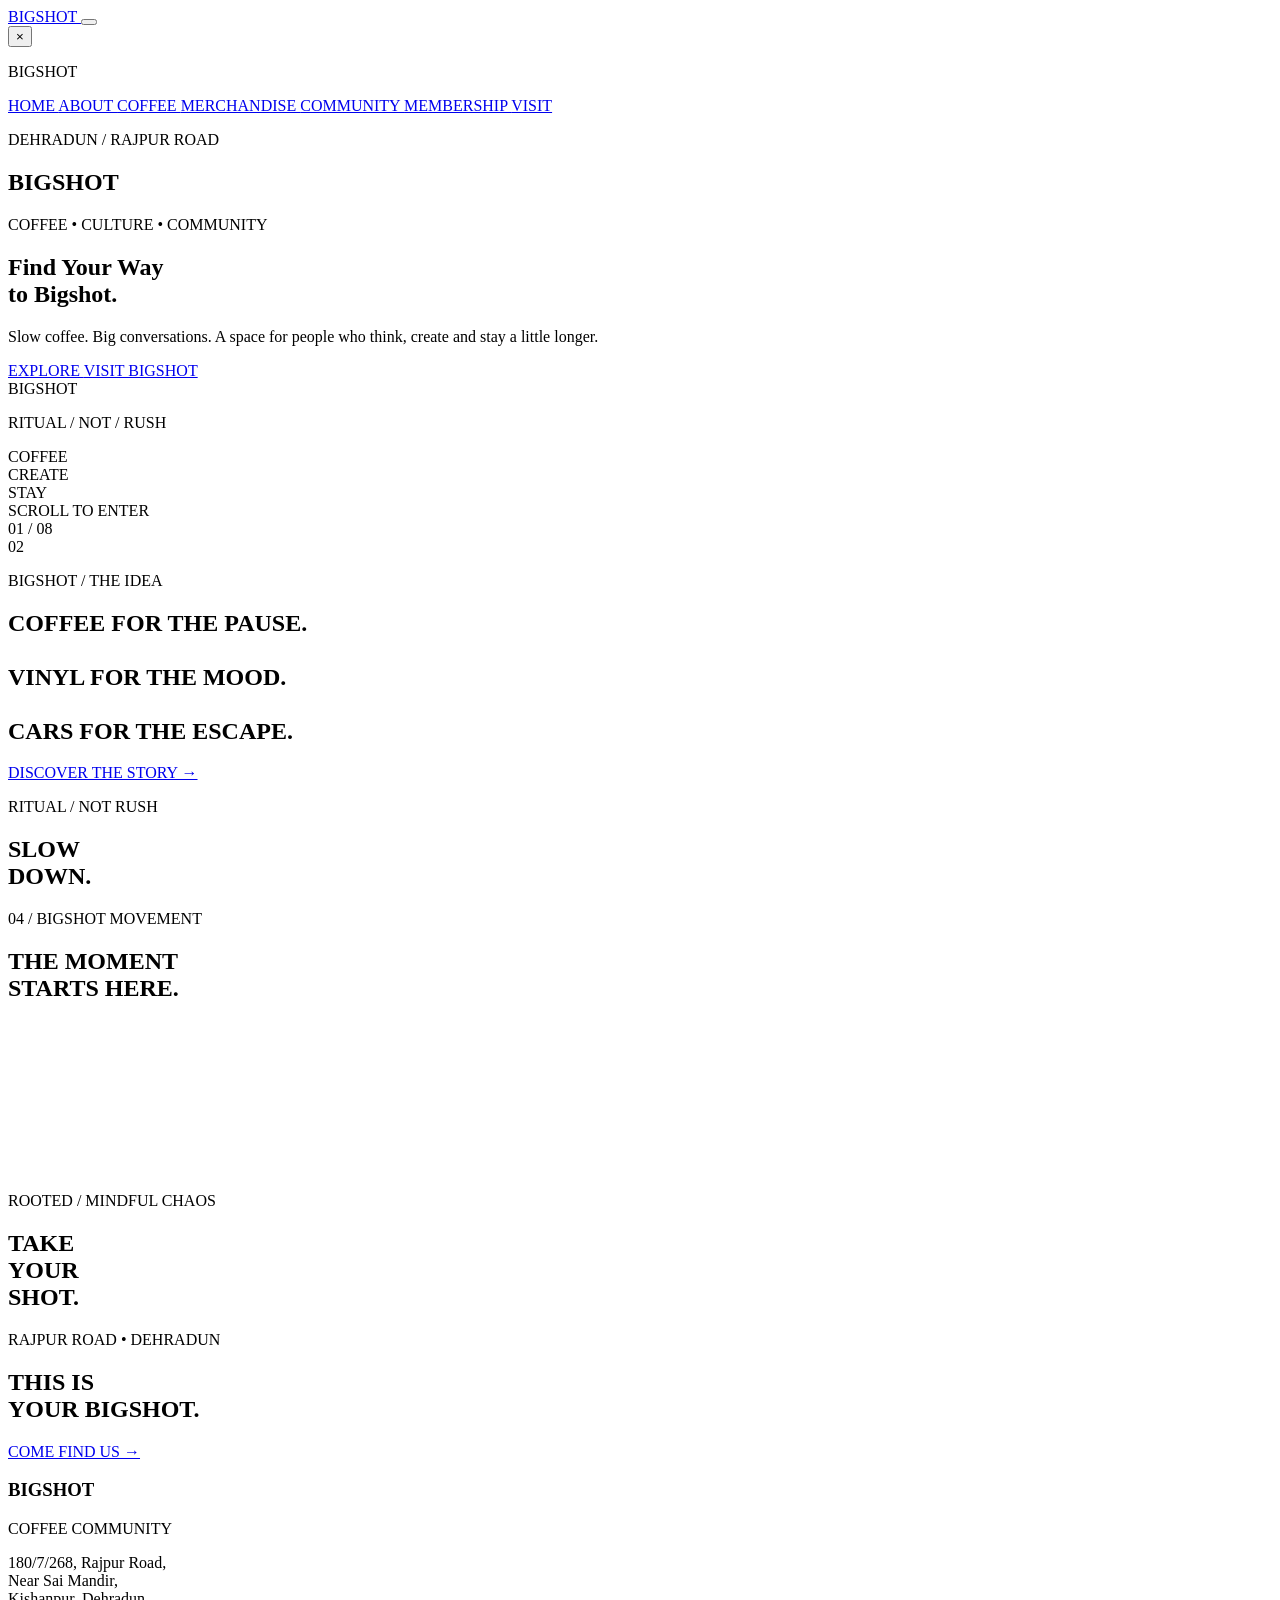
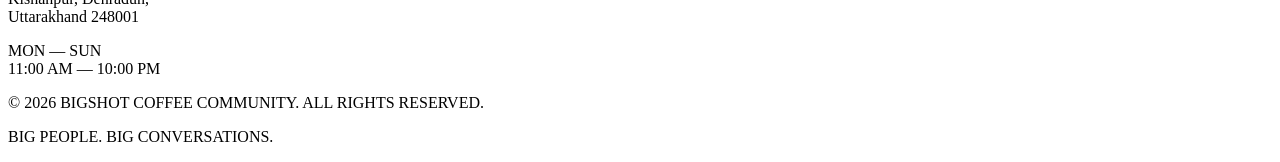
==== index.html @ ee2e5946 "Add files via upload" ====
<!DOCTYPE html>
<html lang="en">

<head>

    <meta charset="UTF-8">

    <meta name="viewport" content="width=device-width, initial-scale=1.0">

    <title>BIGSHOT — Coffee Community</title>

    <meta
        name="description"
        content="BIGSHOT Coffee Community — Rajpur Road, Dehradun."
    >

    <link rel="stylesheet" href="style.css">

</head>


<body class="home-page">


    <!-- =========================================
         HEADER
    ========================================== -->

    <header class="header">

        <a href="index.html" class="brand-name">
            BIGSHOT
        </a>


        <button
            class="menu-button"
            id="menuButton"
            type="button"
            aria-label="Open menu">

            <span></span>
            <span></span>
            <span></span>

        </button>

    </header>



    <!-- =========================================
         MENU OVERLAY
    ========================================== -->

    <div
        class="menu-overlay"
        id="menuOverlay"
        aria-hidden="true">


        <button
            class="menu-close"
            id="menuClose"
            type="button"
            aria-label="Close menu">

            ×

        </button>


        <div class="menu-content">

            <p class="menu-small">
                BIGSHOT
            </p>


            <a href="index.html">
                HOME
            </a>

            <a href="about.html">
                ABOUT
            </a>

            <a href="coffee.html">
                COFFEE
            </a>

            <a href="merchandise.html">
                MERCHANDISE
            </a>

            <a href="community.html">
                COMMUNITY
            </a>


            <a href="membership.html">
                MEMBERSHIP
            </a>

            <a href="visit.html">
                VISIT
            </a>

        </div>

    </div>



    <!-- =========================================
         MAIN
    ========================================== -->

    <main>


        <!-- =====================================
             HERO
        ====================================== -->

        <section class="home-hero">


            <!-- Background -->
            <div class="home-hero-bg"></div>

            <!-- Dark overlay -->
            <div class="home-hero-overlay"></div>

            <!-- Subtle grain -->
            <div class="hero-noise"></div>


            <!-- Moving decorative lines -->
            <div class="hero-line hero-line-top"></div>
            <div class="hero-line hero-line-bottom"></div>


            <!-- =================================
                 HERO CONTENT
            ================================== -->

            <div class="home-hero-content">


                <p class="home-kicker">
                    DEHRADUN / RAJPUR ROAD
                </p>


                <h1 class="home-bigshot">
                    BIGSHOT
                </h1>


                <div class="home-title-wrap">


                    <p class="home-eyebrow">
                        COFFEE • CULTURE • COMMUNITY
                    </p>


                    <h2>
                        Find Your Way
                        <br>
                        to <span>Bigshot.</span>
                    </h2>


                    <p class="home-description">
                        Slow coffee. Big conversations.
                        A space for people who think,
                        create and stay a little longer.
                    </p>


                    <div class="home-actions">


                        <a
                            href="coffee.html"
                            class="home-btn home-btn-light">

                            EXPLORE

                        </a>


                        <a
                            href="visit.html"
                            class="home-btn home-btn-outline">

                            VISIT BIGSHOT

                        </a>


                    </div>


                </div>

            </div>



            <!-- =================================
                 VINYL / ORBIT
            ================================== -->

            <div class="home-vinyl-wrap">


                <div class="home-orbit outer-orbit"></div>

                <div class="home-orbit inner-orbit"></div>


                <div class="home-vinyl">


                    <div class="vinyl-grooves"></div>


                    <div class="vinyl-center">

                        <span>
                            BIGSHOT
                        </span>

                    </div>


                    <div class="vinyl-hole"></div>


                </div>


                <p class="vinyl-caption">
                    RITUAL / NOT / RUSH
                </p>


            </div>



            <!-- =================================
                 FLOATING WORDS
            ================================== -->

            <div class="floating-word floating-one">
                COFFEE
            </div>


            <div class="floating-word floating-two">
                CREATE
            </div>


            <div class="floating-word floating-three">
                STAY
            </div>



            <!-- =================================
                 SCROLL
            ================================== -->

            <div class="home-scroll">


                <span>
                    SCROLL TO ENTER
                </span>


                <div class="home-scroll-line">

                    <div class="scroll-line-progress"></div>

                </div>


            </div>



            <div class="hero-index">
                01 / 08
            </div>


        </section>



        <!-- =====================================
             BRAND STATEMENT
        ====================================== -->

        <section class="home-statement reveal-section">


            <div class="statement-index">
                02
            </div>


            <div class="statement-content">


                <p>
                    BIGSHOT / THE IDEA
                </p>


                <h2>
                    COFFEE FOR THE PAUSE.<br>
                    <br>
                    VINYL FOR THE MOOD.<br>
                    <br>

                    CARS FOR THE ESCAPE.<br>
                </h2>


                <a href="about.html">
                    DISCOVER THE STORY →
                </a>


            </div>


        </section>



        <!-- =====================================
             MOTION SECTION
        ====================================== -->

        <section class="home-motion reveal-section">


            <div class="home-motion-lines">


                <span></span>
                <span></span>
                <span></span>
                <span></span>


            </div>


            <div class="home-motion-content">


                <p>
                    RITUAL / NOT RUSH
                </p>


                <h2>
                    SLOW
                    <br>
                    <span>DOWN.</span>
                </h2>


            </div>


        </section>



        <!-- =====================================
             VIDEO
        ====================================== -->

        <section class="home-video-new reveal-section">


            <div class="home-video-heading">


                <p>
                    04 / BIGSHOT MOVEMENT
                </p>


                <h2>
                    THE MOMENT
                    <br>
                    <span>STARTS HERE.</span>
                </h2>


            </div>


            <div class="home-video-frame">


                <!--
                    YOUR CURRENT VIDEO

                    Keep this filename if it is already working.

                    For your SECOND VIDEO replace:
                    videos/bigshot.mp4

                    with:
                    videos/your-second-video.mp4
                -->

                <video
                    src="bigcup.mp4"
                    autoplay
                    muted
                    loop
                    playsinline>

                </video>


            </div>


        </section>



        <!-- =====================================
             POSTER
        ====================================== -->

        <section class="home-poster reveal-section">


            <div class="home-poster-image"></div>

            <div class="home-poster-overlay"></div>


            <div class="home-poster-content">


                <p>
                    ROOTED / MINDFUL CHAOS
                </p>
        
               
    


                <h2>
                    TAKE
                    <br>
                    YOUR
                    <br>
                    SHOT.
                </h2>


            </div>


        </section>



        <!-- =====================================
             CLOSING
        ====================================== -->

        <section class="home-close reveal-section">


            <p>
                RAJPUR ROAD • DEHRADUN
            </p>


            <h2>
                THIS IS
                <br>
                YOUR BIGSHOT.
            </h2>


            <a href="visit.html">
                COME FIND US →
            </a>


        </section>


    </main>



    <!-- =========================================
         FOOTER
    ========================================== -->

    <footer class="footer">


        <div class="footer-brand">

            <h3>
                BIGSHOT
            </h3>

            <p>
                COFFEE COMMUNITY
            </p>

        </div>



        



        <div class="footer-location">


            <p>

                180/7/268, Rajpur Road,
                <br>
                Near Sai Mandir,
                <br>
                Kishanpur, Dehradun,
                <br>
                Uttarakhand 248001

            </p>


            <p>

                MON — SUN
                <br>
                11:00 AM — 10:00 PM

            </p>


        </div>



        <div class="footer-bottom">


            <p>
                © 2026 BIGSHOT COFFEE COMMUNITY.
                ALL RIGHTS RESERVED.
            </p>


            <p>
                BIG PEOPLE. BIG CONVERSATIONS.
            </p>


        </div>


    </footer>


    <script src="script.js"></script>

</body>

</html>
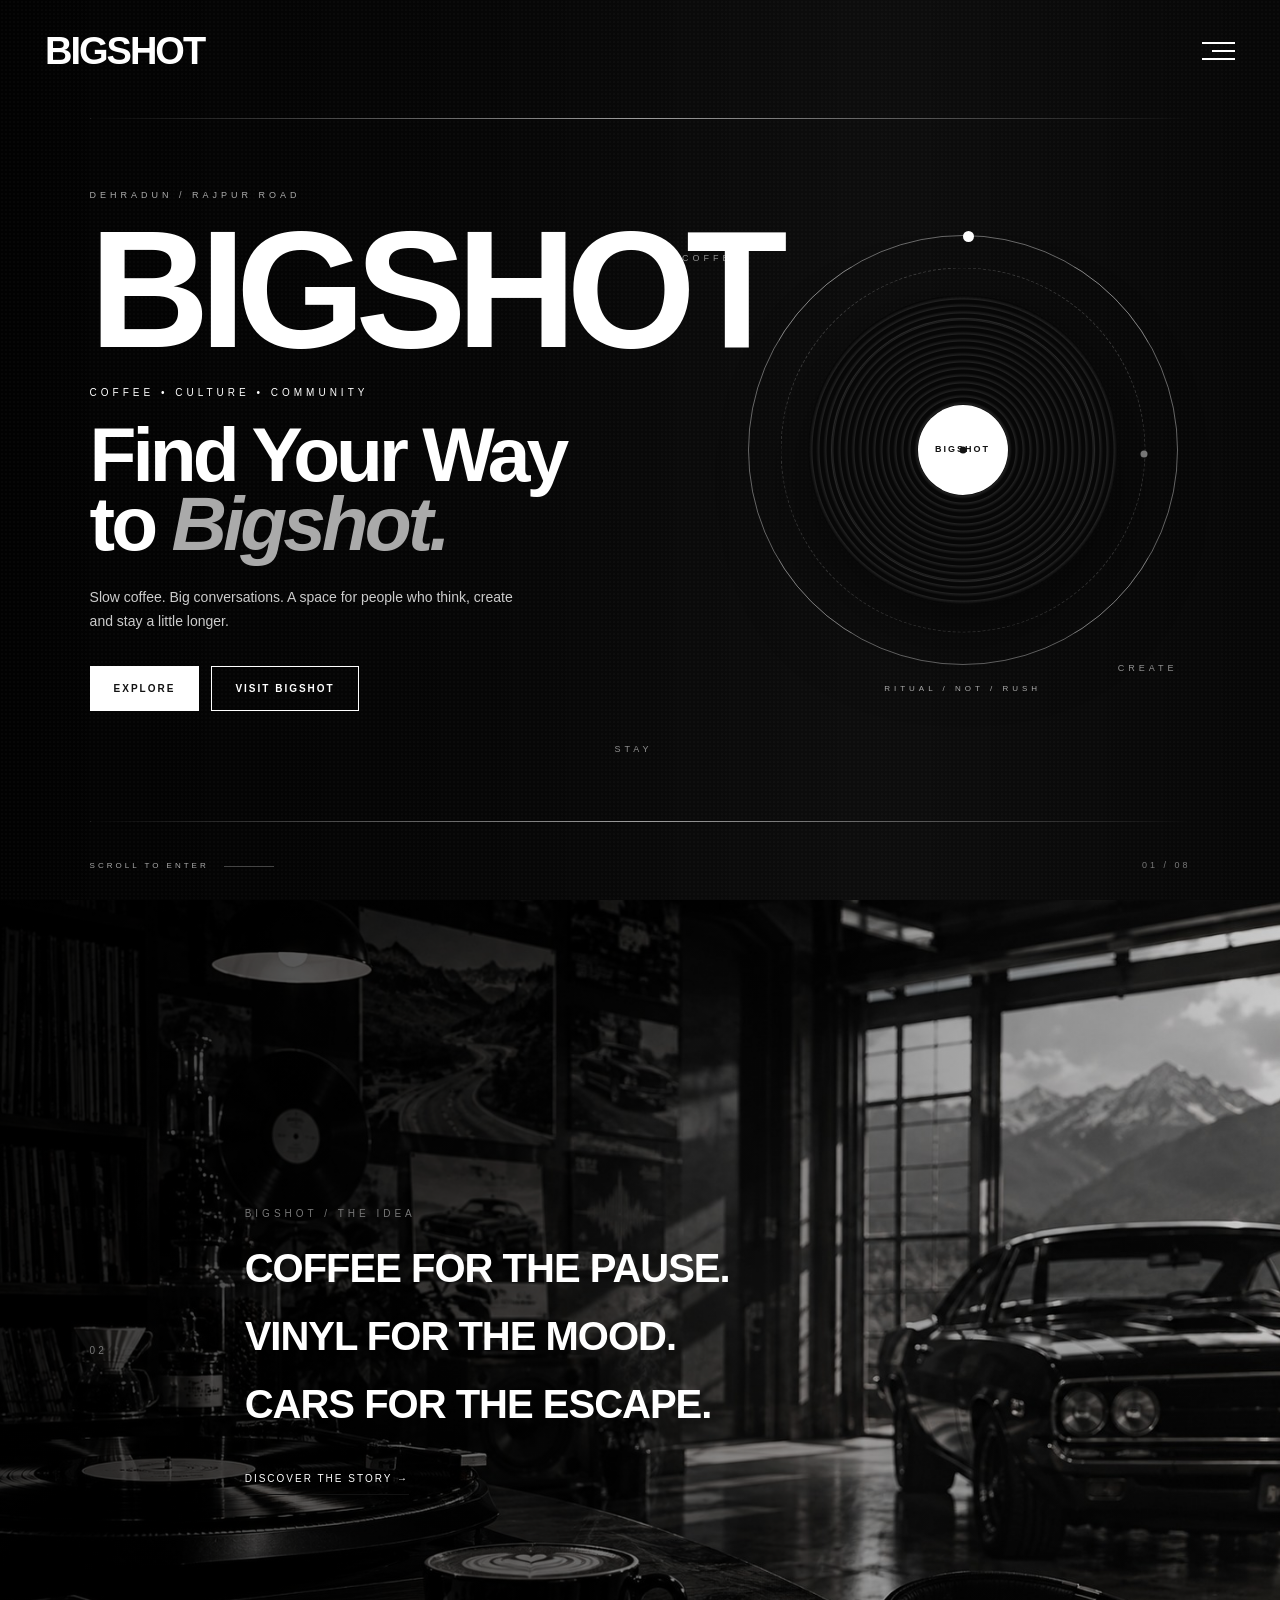
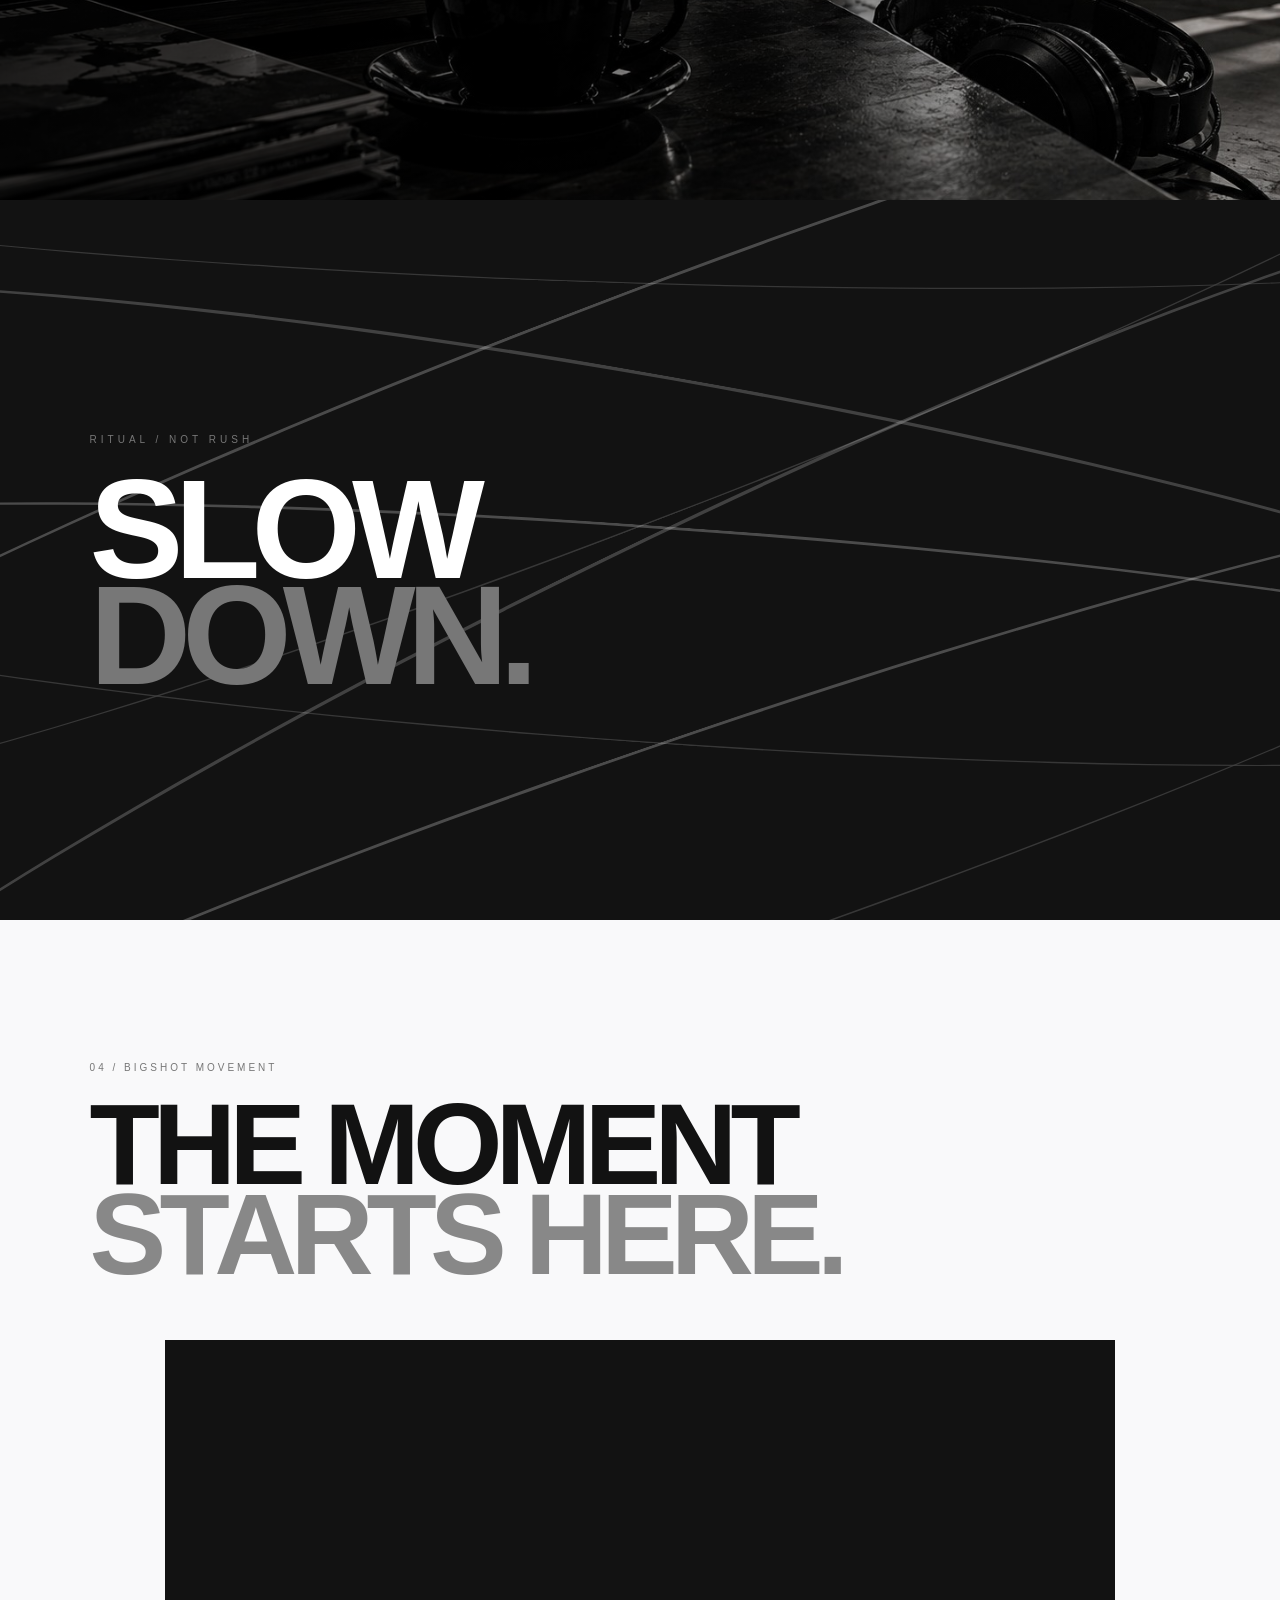
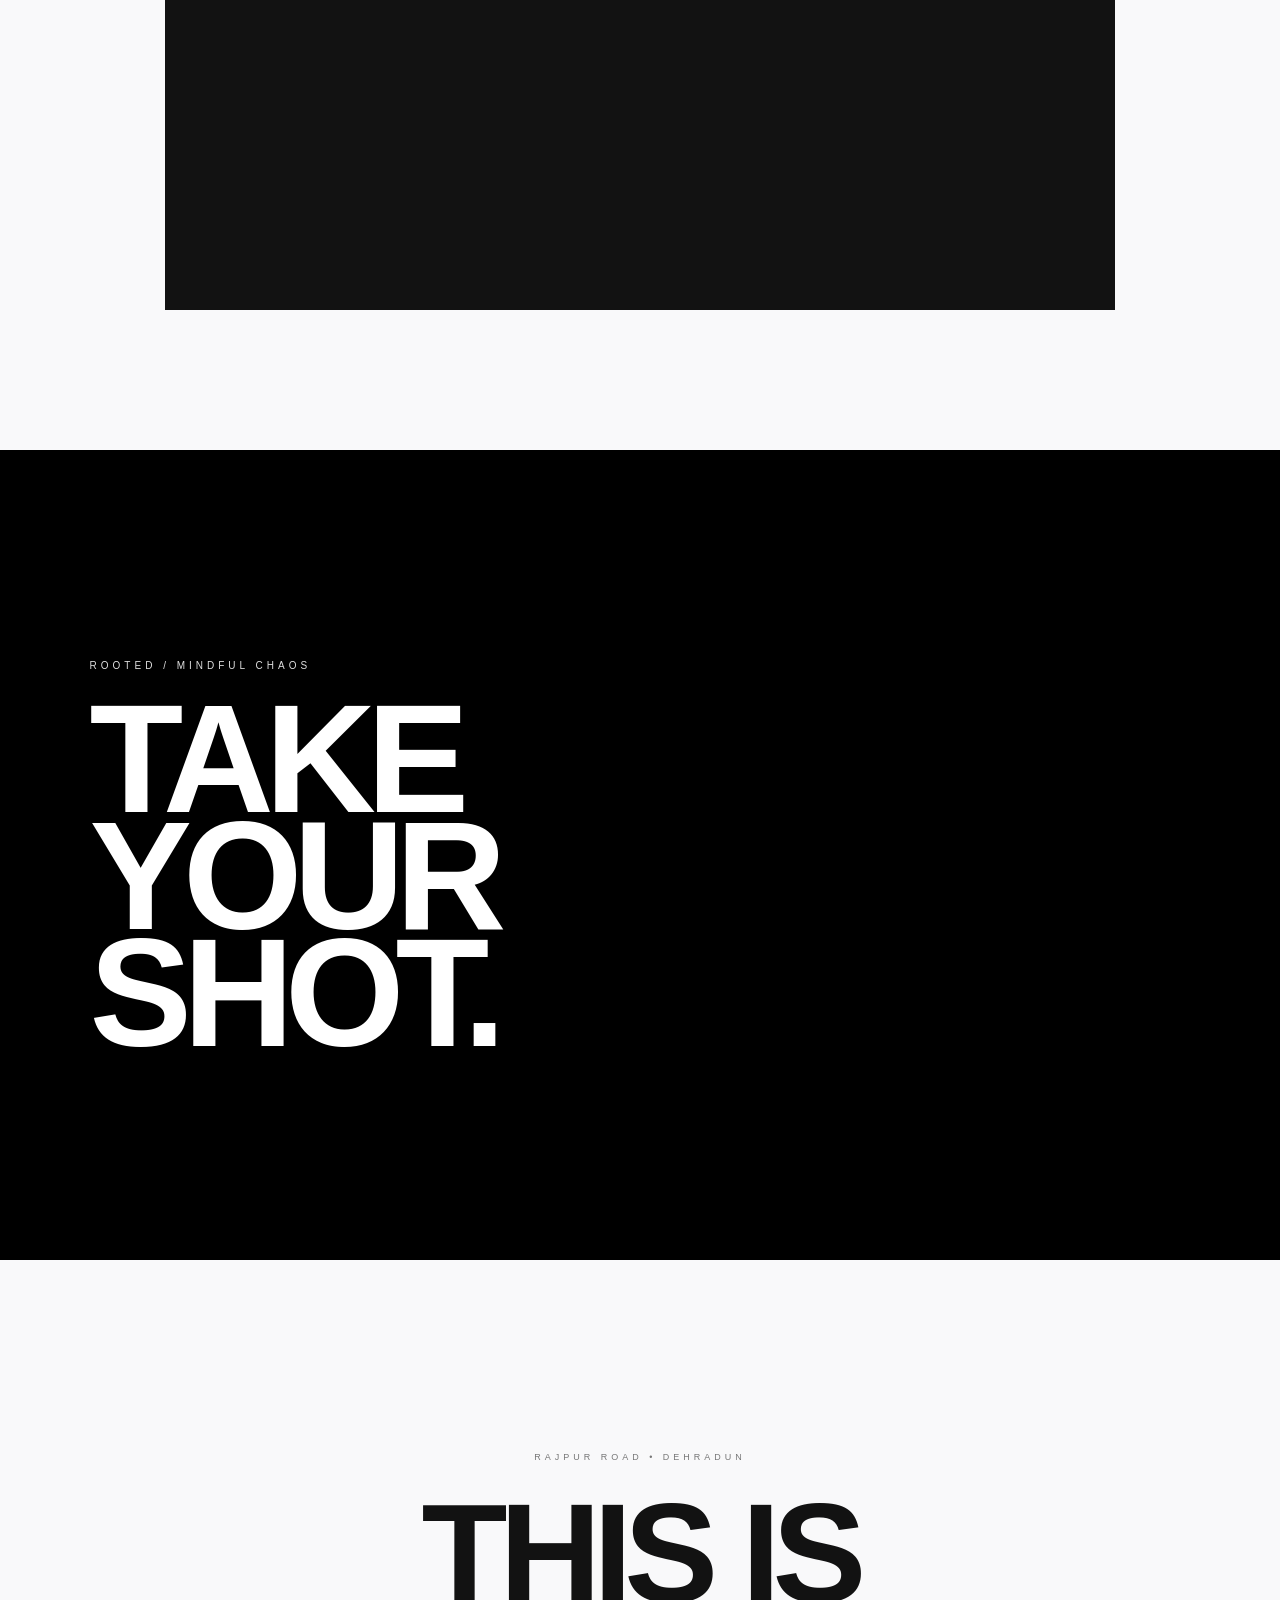
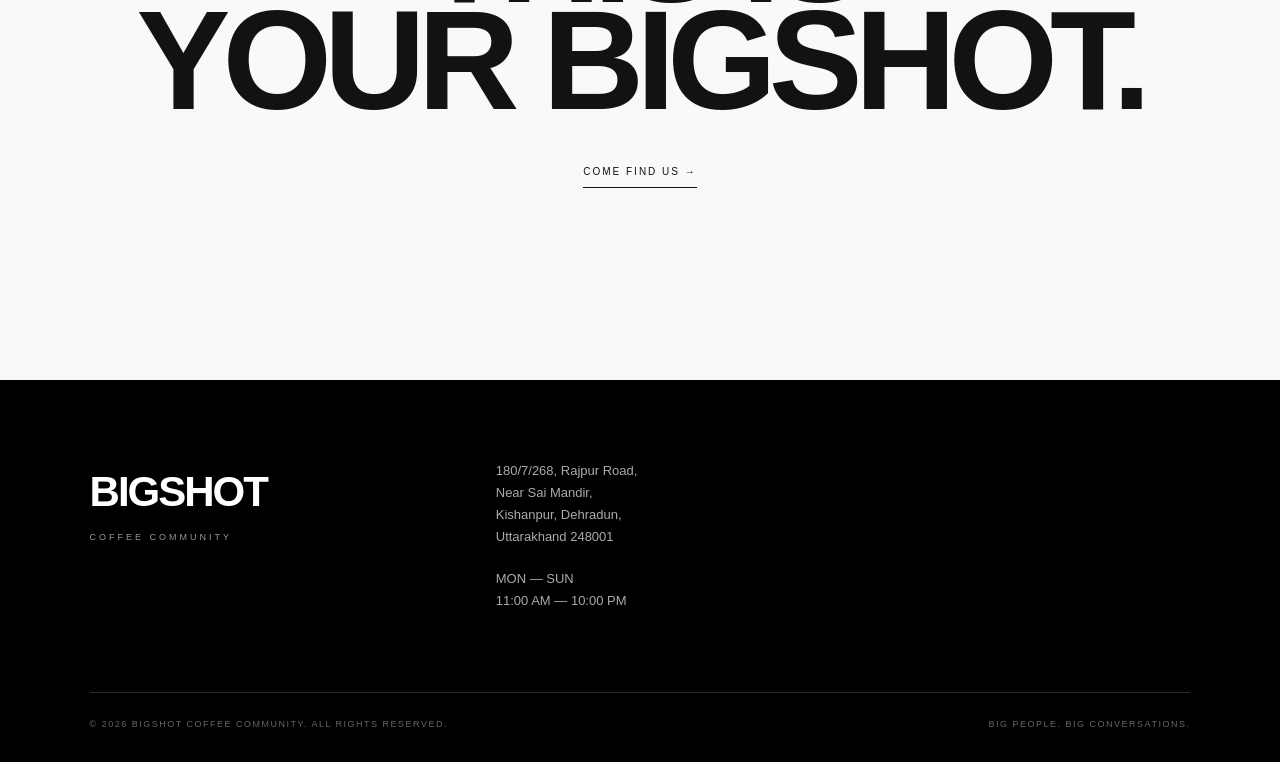
==== commit 83c559d3: "Add files via upload" ====
--- a/index.html
+++ b/index.html
@@ -97,10 +97,6 @@
                 COMMUNITY
             </a>
 
-
-            <a href="membership.html">
-                MEMBERSHIP
-            </a>
 
             <a href="visit.html">
                 VISIT
--- a/style.css
+++ b/style.css
@@ -0,0 +1,7430 @@
+/* =====================================================
+   BIGSHOT HOME PAGE
+   COMPLETE CSS
+===================================================== */
+
+
+/* =====================================================
+   RESET
+===================================================== */
+
+* {
+    margin: 0;
+    padding: 0;
+    box-sizing: border-box;
+}
+
+
+html {
+    scroll-behavior: smooth;
+}
+
+
+body {
+    margin: 0;
+
+    font-family:
+        Arial,
+        Helvetica,
+        sans-serif;
+
+    background: #f9f9fa;
+
+    color: #121212;
+
+    line-height: 1.5;
+
+    overflow-x: hidden;
+}
+
+
+body.menu-open {
+    overflow: hidden;
+}
+
+
+a {
+    color: inherit;
+
+    text-decoration: none;
+}
+
+
+button {
+    font: inherit;
+}
+
+
+img,
+video {
+    display: block;
+
+    max-width: 100%;
+}
+
+
+/* =====================================================
+   HEADER
+===================================================== */
+
+.header {
+    position: fixed;
+
+    top: 0;
+    left: 0;
+
+    width: 100%;
+
+    padding:
+        28px
+        45px;
+
+    display: flex;
+
+    justify-content: space-between;
+
+    align-items: center;
+
+    z-index: 1000;
+
+    pointer-events: none;
+}
+
+
+/* BIGSHOT */
+
+.brand-name {
+    pointer-events: auto;
+
+    color: white;
+
+    font-size: 38px;
+
+    font-weight: 900;
+
+    letter-spacing: -2px;
+
+    line-height: 1;
+
+    transition:
+        letter-spacing 0.3s ease,
+        transform 0.3s ease;
+}
+
+
+.brand-name:hover {
+    letter-spacing: 0;
+
+    transform: translateX(3px);
+}
+
+
+/* =====================================================
+   THREE-LINE MENU
+===================================================== */
+
+.menu-button {
+    pointer-events: auto;
+
+    width: 45px;
+
+    height: 45px;
+
+    padding: 0;
+
+    border: 0;
+
+    outline: 0;
+
+    background: transparent;
+
+    display: flex;
+
+    flex-direction: column;
+
+    justify-content: center;
+
+    align-items: flex-end;
+
+    gap: 6px;
+
+    cursor: pointer;
+}
+
+
+.menu-button span {
+    display: block;
+
+    height: 2px;
+
+    background: white;
+
+    transition:
+        width 0.3s ease,
+        transform 0.3s ease;
+}
+
+
+.menu-button span:nth-child(1) {
+    width: 33px;
+}
+
+
+.menu-button span:nth-child(2) {
+    width: 23px;
+}
+
+
+.menu-button span:nth-child(3) {
+    width: 33px;
+}
+
+
+.menu-button:hover span:nth-child(2) {
+    width: 33px;
+}
+
+
+/* =====================================================
+   FULL SCREEN MENU
+===================================================== */
+
+.menu-overlay {
+    position: fixed;
+
+    inset: 0;
+
+    z-index: 2000;
+
+    background: #121212;
+
+    color: white;
+
+    display: flex;
+
+    align-items: center;
+
+    justify-content: center;
+
+    opacity: 0;
+
+    visibility: hidden;
+
+    pointer-events: none;
+
+    transition:
+        opacity 0.45s ease,
+        visibility 0.45s ease;
+}
+
+
+.menu-overlay.active {
+    opacity: 1;
+
+    visibility: visible;
+
+    pointer-events: auto;
+}
+
+
+.menu-close {
+    position: absolute;
+
+    top: 25px;
+
+    right: 43px;
+
+    width: 48px;
+
+    height: 48px;
+
+    border: 0;
+
+    background: transparent;
+
+    color: white;
+
+    font-size: 45px;
+
+    line-height: 1;
+
+    cursor: pointer;
+
+    transition:
+        transform 0.3s ease;
+}
+
+
+.menu-close:hover {
+    transform: rotate(90deg);
+}
+
+
+.menu-content {
+    width: 85%;
+
+    display: flex;
+
+    flex-direction: column;
+
+    align-items: flex-start;
+}
+
+
+.menu-small {
+    font-size: 10px;
+
+    letter-spacing: 4px;
+
+    color: #777;
+
+    margin-bottom: 35px;
+}
+
+
+.menu-content a {
+    font-size:
+        clamp(46px, 7vw, 105px);
+
+    font-weight: 900;
+
+    line-height: 0.88;
+
+    letter-spacing: -4px;
+
+    transition:
+        transform 0.35s ease,
+        color 0.35s ease;
+}
+
+
+.menu-content a:hover {
+    transform: translateX(20px);
+
+    color: #999;
+}
+
+
+/* =====================================================
+   HOME HERO
+===================================================== */
+
+.home-hero {
+    min-height: 100vh;
+
+    position: relative;
+
+    overflow: hidden;
+
+    background: #121212;
+
+    color: white;
+
+    display: flex;
+
+    align-items: center;
+}
+
+
+/* Background image */
+
+.home-hero-bg {
+    position: absolute;
+
+    inset: -6%;
+
+    background-image:
+        url("ambience1.jpeg");
+
+    background-size: cover;
+
+    background-position: center;
+
+    background-repeat: no-repeat;
+
+    filter: grayscale(100%);
+
+    transform: scale(1.06);
+
+    animation:
+        heroBackgroundBreath
+        12s
+        ease-in-out
+        infinite alternate;
+}
+
+
+@keyframes heroBackgroundBreath {
+
+    from {
+        transform: scale(1.06);
+    }
+
+    to {
+        transform: scale(1.13);
+    }
+
+}
+
+
+/* Dark overlay */
+
+.home-hero-overlay {
+    position: absolute;
+
+    inset: 0;
+
+    background:
+        linear-gradient(
+            90deg,
+            rgba(0, 0, 0, 0.90) 0%,
+            rgba(0, 0, 0, 0.68) 37%,
+            rgba(0, 0, 0, 0.26) 69%,
+            rgba(0, 0, 0, 0.64) 100%
+        );
+}
+
+
+/* =====================================================
+   GRAIN
+===================================================== */
+
+.hero-noise {
+    position: absolute;
+
+    inset: 0;
+
+    z-index: 1;
+
+    pointer-events: none;
+
+    opacity: 0.06;
+
+    background-image:
+        radial-gradient(
+            rgba(255,255,255,0.35) 1px,
+            transparent 1px
+        );
+
+    background-size: 4px 4px;
+}
+
+
+/* =====================================================
+   DECORATIVE HERO LINES
+===================================================== */
+
+.hero-line {
+    position: absolute;
+
+    left: 7vw;
+
+    right: 7vw;
+
+    height: 1px;
+
+    background:
+        linear-gradient(
+            90deg,
+            transparent,
+            rgba(255,255,255,0.6),
+            transparent
+        );
+
+    z-index: 4;
+
+    overflow: hidden;
+}
+
+
+/* moving light inside line */
+
+.hero-line::after {
+    content: "";
+
+    position: absolute;
+
+    top: 0;
+
+    left: -25%;
+
+    width: 25%;
+
+    height: 100%;
+
+    background: white;
+
+    filter: blur(1px);
+
+    animation:
+        lineTravel
+        3.5s
+        linear
+        infinite;
+}
+
+
+@keyframes lineTravel {
+
+    from {
+        left: -25%;
+    }
+
+    to {
+        left: 125%;
+    }
+
+}
+
+
+/* Top line */
+
+.hero-line-top {
+    top: 118px;
+}
+
+
+/* Bottom line */
+
+.hero-line-bottom {
+    bottom: 78px;
+}
+
+
+/* =====================================================
+   HERO CONTENT
+===================================================== */
+
+.home-hero-content {
+    position: relative;
+
+    z-index: 6;
+
+    width: 65%;
+
+    margin-left: 7vw;
+
+    transition:
+        transform 0.18s ease-out;
+}
+
+
+.home-kicker {
+    font-size: 9px;
+
+    letter-spacing: 4px;
+
+    color: #aaa;
+
+    margin-bottom: 28px;
+
+    opacity: 0;
+
+    animation:
+        kickerReveal
+        0.8s
+        0.2s
+        forwards;
+}
+
+
+@keyframes kickerReveal {
+
+    to {
+        opacity: 1;
+    }
+
+}
+
+
+/* =====================================================
+   HERO BIGSHOT
+===================================================== */
+
+.home-bigshot {
+    margin: 0 0 35px;
+
+    font-size:
+        clamp(85px, 13vw, 190px);
+
+    line-height: 0.72;
+
+    font-weight: 900;
+
+    letter-spacing: -10px;
+
+    opacity: 0;
+
+    transform: translateX(-80px);
+
+    animation:
+        bigshotReveal
+        1s
+        0.35s
+        cubic-bezier(.16,1,.3,1)
+        forwards;
+}
+
+
+@keyframes bigshotReveal {
+
+    to {
+        opacity: 1;
+
+        transform: translateX(0);
+    }
+
+}
+
+
+/* =====================================================
+   HERO TEXT
+===================================================== */
+
+.home-title-wrap {
+    opacity: 0;
+
+    transform: translateY(35px);
+
+    animation:
+        heroTextReveal
+        1s
+        0.75s
+        cubic-bezier(.16,1,.3,1)
+        forwards;
+}
+
+
+@keyframes heroTextReveal {
+
+    to {
+        opacity: 1;
+
+        transform: translateY(0);
+    }
+
+}
+
+
+.home-eyebrow {
+    font-size: 10px;
+
+    letter-spacing: 4px;
+
+    margin-bottom: 20px;
+}
+
+
+.home-title-wrap h2 {
+    margin: 0;
+
+    font-size:
+        clamp(50px, 6vw, 90px);
+
+    line-height: 0.9;
+
+    font-weight: 700;
+
+    letter-spacing: -4px;
+}
+
+
+.home-title-wrap h2 span {
+    color: #aaa;
+
+    font-style: italic;
+}
+
+
+.home-description {
+    max-width: 430px;
+
+    margin-top: 28px;
+
+    font-size: 14px;
+
+    line-height: 1.7;
+
+    color: #ccc;
+}
+
+
+/* =====================================================
+   HERO BUTTONS
+===================================================== */
+
+.home-actions {
+    margin-top: 32px;
+
+    display: flex;
+
+    gap: 12px;
+}
+
+
+.home-btn {
+    padding:
+        14px
+        23px;
+
+    font-size: 10px;
+
+    font-weight: 700;
+
+    letter-spacing: 2px;
+
+    border: 1px solid transparent;
+
+    transition:
+        transform 0.3s ease,
+        background 0.3s ease,
+        color 0.3s ease;
+}
+
+
+.home-btn:hover {
+    transform: translateY(-5px);
+}
+
+
+.home-btn-light {
+    background: white;
+
+    color: #121212;
+}
+
+
+.home-btn-outline {
+    background: transparent;
+
+    border-color: white;
+
+    color: white;
+}
+
+
+.home-btn-outline:hover {
+    background: white;
+
+    color: #121212;
+}
+
+
+/* =====================================================
+   VINYL AREA
+===================================================== */
+
+.home-vinyl-wrap {
+    position: absolute;
+
+    z-index: 6;
+
+    width: 430px;
+
+    height: 430px;
+
+    right: 8vw;
+
+    top: 50%;
+
+    transform: translateY(-50%);
+
+    transition:
+        transform 0.18s ease-out;
+}
+
+
+/* =====================================================
+   ORBIT RINGS
+===================================================== */
+
+.home-orbit {
+    position: absolute;
+
+    top: 50%;
+
+    left: 50%;
+
+    border-radius: 50%;
+
+    transform:
+        translate(-50%, -50%);
+
+    border: 1px solid rgba(255,255,255,0.38);
+}
+
+
+.outer-orbit {
+    width: 430px;
+
+    height: 430px;
+
+    animation:
+        orbitOuter
+        20s
+        linear
+        infinite;
+}
+
+
+.inner-orbit {
+    width: 365px;
+
+    height: 365px;
+
+    border-style: dashed;
+
+    opacity: 0.5;
+
+    animation:
+        orbitInner
+        13s
+        linear
+        infinite reverse;
+}
+
+
+.outer-orbit::before {
+    content: "";
+
+    position: absolute;
+
+    width: 11px;
+
+    height: 11px;
+
+    border-radius: 50%;
+
+    background: white;
+
+    top: -5px;
+
+    left: 50%;
+}
+
+
+.inner-orbit::after {
+    content: "";
+
+    position: absolute;
+
+    width: 7px;
+
+    height: 7px;
+
+    border-radius: 50%;
+
+    background: white;
+
+    top: 50%;
+
+    right: -3px;
+}
+
+
+@keyframes orbitOuter {
+
+    from {
+        transform:
+            translate(-50%, -50%)
+            rotate(0deg);
+    }
+
+    to {
+        transform:
+            translate(-50%, -50%)
+            rotate(360deg);
+    }
+
+}
+
+
+@keyframes orbitInner {
+
+    from {
+        transform:
+            translate(-50%, -50%)
+            rotate(360deg);
+    }
+
+    to {
+        transform:
+            translate(-50%, -50%)
+            rotate(0deg);
+    }
+
+}
+
+
+/* =====================================================
+   VINYL
+===================================================== */
+
+.home-vinyl {
+    position: absolute;
+
+    top: 50%;
+
+    left: 50%;
+
+    width: 310px;
+
+    height: 310px;
+
+    transform:
+        translate(-50%, -50%);
+
+    border-radius: 50%;
+
+    background:
+        repeating-radial-gradient(
+            circle,
+            #070707 0px,
+            #070707 3px,
+            #202020 4px,
+            #070707 7px
+        );
+
+    box-shadow:
+        0 30px 80px rgba(0,0,0,0.55);
+
+    animation:
+        vinylRotate
+        18s
+        linear
+        infinite;
+}
+
+
+@keyframes vinylRotate {
+
+    from {
+        transform:
+            translate(-50%, -50%)
+            rotate(0deg);
+    }
+
+    to {
+        transform:
+            translate(-50%, -50%)
+            rotate(360deg);
+    }
+
+}
+
+
+/* =====================================================
+   VINYL GROOVES
+===================================================== */
+
+.vinyl-grooves {
+    position: absolute;
+
+    inset: 23px;
+
+    border: 1px solid #292929;
+
+    border-radius: 50%;
+}
+
+
+.vinyl-center {
+    position: absolute;
+
+    top: 50%;
+
+    left: 50%;
+
+    width: 90px;
+
+    height: 90px;
+
+    transform:
+        translate(-50%, -50%);
+
+    border-radius: 50%;
+
+    background: white;
+
+    color: #121212;
+
+    display: flex;
+
+    align-items: center;
+
+    justify-content: center;
+}
+
+
+.vinyl-center span {
+    font-size: 9px;
+
+    font-weight: 900;
+
+    letter-spacing: 2px;
+}
+
+
+.vinyl-hole {
+    position: absolute;
+
+    top: 50%;
+
+    left: 50%;
+
+    width: 7px;
+
+    height: 7px;
+
+    transform:
+        translate(-50%, -50%);
+
+    border-radius: 50%;
+
+    background: #121212;
+}
+
+
+/* =====================================================
+   VINYL CAPTION
+===================================================== */
+
+.vinyl-caption {
+    position: absolute;
+
+    bottom: -30px;
+
+    left: 50%;
+
+    transform:
+        translateX(-50%);
+
+    margin: 0;
+
+    white-space: nowrap;
+
+    font-size: 8px;
+
+    letter-spacing: 4px;
+
+    color: #aaa;
+}
+
+
+/* =====================================================
+   FLOATING WORDS
+===================================================== */
+
+.floating-word {
+    position: absolute;
+
+    z-index: 5;
+
+    font-size: 9px;
+
+    letter-spacing: 4px;
+
+    color: rgba(255,255,255,0.55);
+
+    pointer-events: none;
+
+    animation:
+        floatingWord
+        5s
+        ease-in-out
+        infinite;
+}
+
+
+.floating-one {
+    top: 28%;
+
+    right: 42%;
+}
+
+
+.floating-two {
+    right: 8%;
+
+    bottom: 25%;
+
+    animation-delay: 1.5s;
+}
+
+
+.floating-three {
+    left: 48%;
+
+    bottom: 16%;
+
+    animation-delay: 3s;
+}
+
+
+@keyframes floatingWord {
+
+    0%,
+    100% {
+        transform:
+            translateY(0);
+    }
+
+    50% {
+        transform:
+            translateY(-14px);
+    }
+
+}
+
+
+/* =====================================================
+   SCROLL INDICATOR
+===================================================== */
+
+.home-scroll {
+    position: absolute;
+
+    left: 7vw;
+
+    bottom: 28px;
+
+    z-index: 6;
+
+    display: flex;
+
+    align-items: center;
+
+    gap: 15px;
+
+    color: #aaa;
+}
+
+
+.home-scroll span {
+    font-size: 8px;
+
+    letter-spacing: 3px;
+}
+
+
+.home-scroll-line {
+    position: relative;
+
+    width: 50px;
+
+    height: 1px;
+
+    background: rgba(255,255,255,0.25);
+
+    overflow: hidden;
+}
+
+
+.scroll-line-progress {
+    position: absolute;
+
+    left: -100%;
+
+    top: 0;
+
+    width: 100%;
+
+    height: 100%;
+
+    background: white;
+
+    animation:
+        scrollProgress
+        2s
+        ease-in-out
+        infinite;
+}
+
+
+@keyframes scrollProgress {
+
+    0% {
+        left: -100%;
+    }
+
+    45% {
+        left: 0;
+    }
+
+    70% {
+        left: 0;
+    }
+
+    100% {
+        left: 100%;
+    }
+
+}
+
+
+/* =====================================================
+   HERO INDEX
+===================================================== */
+
+.hero-index {
+    position: absolute;
+
+    right: 7vw;
+
+    bottom: 28px;
+
+    z-index: 6;
+
+    font-size: 9px;
+
+    letter-spacing: 3px;
+
+    color: #777;
+}
+
+
+/* =====================================================
+   STATEMENT
+===================================================== */
+
+.home-statement {
+    min-height: 85vh;
+
+    padding:
+        130px
+        7vw;
+
+    background: #f9f9fa;
+
+    display: grid;
+
+    grid-template-columns:
+        0.2fr
+        1.8fr;
+
+    gap: 50px;
+
+    align-items: center;
+}
+
+
+.statement-index {
+    font-size: 10px;
+
+    letter-spacing: 3px;
+
+    color: #777;
+}
+
+
+.statement-content > p {
+    margin-bottom: 30px;
+
+    font-size: 10px;
+
+    letter-spacing: 4px;
+
+    color: #777;
+}
+
+
+.statement-content h2 {
+    margin: 0;
+
+    font-size: clamp(45px, 7vw, 100px);
+
+    line-height: 0.78;
+
+    letter-spacing: -7px;
+
+    font-weight: 900;
+}
+.statement-content h2 {
+    font-size: 40px !important;
+    line-height: 0.85 !important;
+    letter-spacing: -1px !important;
+}
+
+
+.statement-content a {
+    display: inline-block;
+
+    margin-top: 50px;
+
+    padding-bottom: 8px;
+
+    border-bottom: 1px solid #121212;
+
+    font-size: 10px;
+
+    letter-spacing: 2px;
+}
+
+
+/* =====================================================
+   HOME MOTION
+===================================================== */
+
+.home-motion {
+    min-height: 80vh;
+
+    padding:
+        120px
+        7vw;
+
+    position: relative;
+
+    overflow: hidden;
+
+    display: flex;
+
+    align-items: center;
+
+    background: #121212;
+
+    color: white;
+}
+
+
+.home-motion-content {
+    position: relative;
+
+    z-index: 3;
+}
+
+
+.home-motion-content p {
+    margin-bottom: 30px;
+
+    font-size: 10px;
+
+    letter-spacing: 4px;
+
+    color: #777;
+}
+
+
+.home-motion-content h2 {
+    margin: 0;
+
+    font-size:
+        clamp(75px, 11vw, 165px);
+
+    line-height: 0.75;
+
+    letter-spacing: -9px;
+
+    font-weight: 900;
+}
+
+
+.home-motion-content h2 span {
+    color: #777;
+}
+
+
+/* flowing lines */
+
+.home-motion-lines {
+    position: absolute;
+
+    inset: -20%;
+
+    z-index: 1;
+
+    display: flex;
+
+    flex-direction: column;
+
+    justify-content: center;
+
+    gap: 30px;
+
+    transform: rotate(-8deg);
+}
+
+
+.home-motion-lines span {
+    width: 120%;
+
+    height: 55px;
+
+    border:
+        1px solid
+        #444;
+
+    border-radius: 50%;
+
+    animation:
+        homeWave
+        8s
+        ease-in-out
+        infinite
+        alternate;
+}
+
+
+.home-motion-lines span:nth-child(2) {
+    animation-delay: -2s;
+}
+
+
+.home-motion-lines span:nth-child(3) {
+    animation-delay: -4s;
+}
+
+
+.home-motion-lines span:nth-child(4) {
+    animation-delay: -6s;
+}
+
+
+@keyframes homeWave {
+
+    from {
+        transform: translateX(-3%);
+    }
+
+    to {
+        transform: translateX(3%);
+    }
+
+}
+
+
+/* =====================================================
+   VIDEO
+===================================================== */
+
+.home-video-new {
+    padding:
+        140px
+        7vw;
+
+    background: #f9f9fa;
+}
+
+
+.home-video-heading {
+    margin-bottom: 60px;
+}
+
+
+.home-video-heading p {
+    margin-bottom: 25px;
+
+    font-size: 10px;
+
+    letter-spacing: 3px;
+
+    color: #777;
+}
+
+
+.home-video-heading h2 {
+    margin: 0;
+
+    font-size:
+        clamp(65px, 9vw, 135px);
+
+    line-height: 0.78;
+
+    letter-spacing: -7px;
+
+    font-weight: 900;
+}
+
+
+.home-video-heading h2 span {
+    color: #888;
+}
+
+
+.home-video-frame {
+    width: min(950px, 100%);
+
+    height: 570px;
+
+    margin: auto;
+
+    overflow: hidden;
+
+    background: #121212;
+}
+
+
+.home-video-frame video {
+    width: 100%;
+
+    height: 100%;
+
+    object-fit: cover;
+}
+
+
+/* =====================================================
+   POSTER
+===================================================== */
+
+.home-poster {
+    min-height: 90vh;
+
+    position: relative;
+
+    overflow: hidden;
+
+    display: flex;
+
+    align-items: center;
+
+    background: #000;
+
+    color: white;
+}
+
+
+.home-poster-image {
+    position: absolute;
+
+    inset: 0;
+
+    background-image:
+        url("ambience3.jpeg");
+
+    background-size: cover;
+
+    background-position: center;
+
+    filter: grayscale(100%);
+
+    opacity: 0.5;
+
+    transform: scale(1.04);
+
+    transition:
+        transform 1.2s ease;
+}
+
+
+.home-poster.home-visible
+.home-poster-image {
+    transform: scale(1);
+}
+
+
+.home-poster-overlay {
+    position: absolute;
+
+    inset: 0;
+
+    background:
+        rgba(0,0,0,0.38);
+}
+
+
+.home-poster-content {
+    position: relative;
+
+    z-index: 2;
+
+    margin-left: 7vw;
+}
+
+
+.home-poster-content p {
+    margin-bottom: 28px;
+
+    font-size: 10px;
+
+    letter-spacing: 4px;
+
+    color: #aaa;
+}
+
+
+.home-poster-content h2 {
+    margin: 0;
+
+    font-size:
+        clamp(80px, 12vw, 180px);
+
+    line-height: 0.76;
+
+    letter-spacing: -9px;
+
+    font-weight: 900;
+}
+.home-poster {
+    min-height: 90vh;
+
+    position: relative;
+    overflow: hidden;
+
+    display: flex;
+    align-items: center;
+
+    background: #000;
+    color: #fff;
+}
+
+.home-poster-image {
+    position: absolute;
+    inset: 0;
+
+    background-image:"mp.jpg";
+
+    background-size: cover;
+    background-position: center;
+    background-repeat: no-repeat;
+
+    filter: grayscale(100%);
+
+    opacity: 0.6;
+
+    transform: scale(1.04);
+
+    transition: transform 1.2s ease;
+}
+
+.home-poster-overlay {
+    position: absolute;
+    inset: 0;
+
+    background:
+        linear-gradient(
+            90deg,
+            rgba(0,0,0,0.75),
+            rgba(0,0,0,0.30),
+            rgba(0,0,0,0.60)
+        );
+}
+
+.home-poster-content {
+    position: relative;
+    z-index: 2;
+
+    background-image: url("mp.jpg");
+
+    margin-left: 7vw;
+
+    color: white;
+}
+
+.home-poster-content p {
+    margin-bottom: 28px;
+
+    font-size: 10px;
+    letter-spacing: 4px;
+
+    color: #ddd;
+}
+
+.home-poster-content h2 {
+    margin: 0;
+
+    font-size: clamp(80px, 12vw, 180px);
+
+    line-height: 0.76;
+
+    letter-spacing: -9px;
+
+    font-weight: 900;
+}
+/* =========================================
+   CROSSING WAVES — SLOW DOWN SECTION
+========================================= */
+
+.home-motion {
+    min-height: 80vh;
+    padding: 120px 7vw;
+
+    position: relative;
+    overflow: hidden;
+
+    display: flex;
+    align-items: center;
+
+    background: #121212;
+    color: white;
+}
+
+
+.home-motion-lines {
+    position: absolute;
+
+    inset: -20%;
+
+    width: 140%;
+    height: 140%;
+
+    left: -20%;
+    top: -20%;
+
+    z-index: 1;
+
+    pointer-events: none;
+
+    overflow: hidden;
+
+    transform: rotate(-8deg);
+}
+
+
+/* every wave */
+
+.home-motion-lines span {
+    position: absolute;
+
+    left: -10%;
+
+    width: 120%;
+
+    height: 150px;
+
+    border-top: 2px solid rgba(255,255,255,0.32);
+
+    border-radius: 50%;
+
+    opacity: 0.75;
+
+    transform-origin: center;
+
+    animation:
+        crossingWave
+        6s
+        ease-in-out
+        infinite
+        alternate;
+}
+
+
+/* wave 1 */
+
+.home-motion-lines span:nth-child(1) {
+    top: 5%;
+
+    transform:
+        rotate(10deg)
+        scaleY(1.3);
+
+    animation-delay: 0s;
+}
+
+
+/* wave 2 */
+
+.home-motion-lines span:nth-child(2) {
+    top: 28%;
+
+    transform:
+        rotate(-13deg)
+        scaleY(1.5);
+
+    animation-delay: -1.5s;
+}
+
+
+/* wave 3 */
+
+.home-motion-lines span:nth-child(3) {
+    top: 50%;
+
+    transform:
+        rotate(12deg)
+        scaleY(1.45);
+
+    animation-delay: -3s;
+}
+
+
+/* wave 4 */
+
+.home-motion-lines span:nth-child(4) {
+    top: 72%;
+
+    transform:
+        rotate(-11deg)
+        scaleY(1.5);
+
+    animation-delay: -4.5s;
+}
+
+
+/* animation */
+
+@keyframes crossingWave {
+
+    0% {
+        margin-left: -90px;
+
+        transform:
+            rotate(-8deg)
+            scaleY(1.5);
+    }
+
+    50% {
+        margin-left: 0;
+
+        transform:
+            rotate(8deg)
+            scaleY(1.9);
+    }
+
+    100% {
+        margin-left: 90px;
+
+        transform:
+            rotate(-8deg)
+            scaleY(1.5);
+    }
+
+}
+
+
+/* extra diagonal crossing effect */
+
+.home-motion-lines::before,
+.home-motion-lines::after {
+    content: "";
+
+    position: absolute;
+
+    width: 125%;
+
+    height: 180px;
+
+    left: -12%;
+
+    border-top: 2px solid rgba(255,255,255,0.20);
+
+    border-radius: 50%;
+
+    pointer-events: none;
+}
+
+
+/* diagonal wave A */
+
+.home-motion-lines::before {
+
+    top: 38%;
+
+    transform:
+        rotate(18deg)
+        scaleY(1.7);
+
+    animation:
+        diagonalWaveA
+        7s
+        ease-in-out
+        infinite
+        alternate;
+}
+
+
+/* diagonal wave B */
+
+.home-motion-lines::after {
+
+    top: 55%;
+
+    transform:
+        rotate(-18deg)
+        scaleY(1.7);
+
+    animation:
+        diagonalWaveB
+        8s
+        ease-in-out
+        infinite
+        alternate-reverse;
+}
+
+
+@keyframes diagonalWaveA {
+
+    from {
+        transform:
+            translateX(-70px)
+            rotate(18deg)
+            scaleY(1.7);
+    }
+
+    to {
+        transform:
+            translateX(70px)
+            rotate(25deg)
+            scaleY(2.1);
+    }
+
+}
+
+
+@keyframes diagonalWaveB {
+
+    from {
+        transform:
+            translateX(70px)
+            rotate(-18deg)
+            scaleY(1.7);
+    }
+
+    to {
+        transform:
+            translateX(-70px)
+            rotate(-25deg)
+            scaleY(2.1);
+    }
+
+}
+
+
+/* text stays above waves */
+
+.home-motion-content {
+    position: relative;
+
+    z-index: 5;
+}
+
+
+.home-motion-content p {
+    margin-bottom: 30px;
+
+    font-size: 10px;
+
+    letter-spacing: 4px;
+
+    color: #777;
+}
+
+
+.home-motion-content h2 {
+    margin: 0;
+
+    font-size: clamp(75px, 11vw, 165px);
+
+    line-height: 0.75;
+
+    letter-spacing: -9px;
+
+    font-weight: 900;
+}
+
+
+.home-motion-content h2 span {
+    color: #777;
+}
+
+/* =====================================================
+   CLOSE
+===================================================== */
+
+.home-close {
+    min-height: 80vh;
+
+    padding:
+        140px
+        7vw;
+
+    background: #f9f9fa;
+
+    display: flex;
+
+    flex-direction: column;
+
+    align-items: center;
+
+    justify-content: center;
+
+    text-align: center;
+}
+
+
+.home-close > p {
+    margin-bottom: 35px;
+
+    font-size: 9px;
+
+    letter-spacing: 4px;
+
+    color: #777;
+}
+
+
+.home-close h2 {
+    margin: 0;
+
+    font-size:
+        clamp(70px, 11vw, 160px);
+
+    line-height: 0.76;
+
+    letter-spacing: -8px;
+
+    font-weight: 900;
+}
+
+
+.home-close a {
+    margin-top: 50px;
+
+    padding-bottom: 8px;
+
+    border-bottom: 1px solid #121212;
+
+    font-size: 10px;
+
+    letter-spacing: 2px;
+}
+
+
+/* =====================================================
+   FOOTER
+===================================================== */
+
+.footer {
+    padding:
+        80px
+        7vw
+        30px;
+
+    background: #000;
+
+    color: white;
+
+    display: grid;
+
+    grid-template-columns:
+        1.2fr
+        1fr
+        1.2fr;
+
+    gap: 60px;
+}
+
+
+.footer-brand h3 {
+    margin: 0;
+
+    font-size: 42px;
+
+    font-weight: 900;
+
+    letter-spacing: -2px;
+}
+
+
+.footer-brand p {
+    margin-top: 8px;
+
+    font-size: 9px;
+
+    letter-spacing: 3px;
+
+    opacity: 0.6;
+}
+
+
+.footer-contact {
+    display: flex;
+
+    flex-direction: column;
+
+    gap: 14px;
+}
+
+
+.footer-contact a {
+    font-size: 15px;
+
+    transition:
+        opacity 0.3s ease;
+}
+
+
+.footer-contact a:hover {
+    opacity: 0.5;
+}
+
+
+.footer-location {
+    max-width: 270px;
+
+    color: #aaa;
+
+    font-size: 13px;
+
+    line-height: 1.7;
+}
+
+
+.footer-location p + p {
+    margin-top: 20px;
+}
+
+
+.footer-bottom {
+    grid-column: 1 / -1;
+
+    margin-top: 20px;
+
+    padding-top: 25px;
+
+    border-top:
+        1px solid
+        #292929;
+
+    display: flex;
+
+    justify-content: space-between;
+
+    gap: 30px;
+
+    font-size: 9px;
+
+    letter-spacing: 1.5px;
+
+    color: #666;
+}
+
+
+/* =====================================================
+   SCROLL REVEAL
+===================================================== */
+
+.reveal-section {
+
+    opacity: 1;
+
+    transform: translateY(0);
+
+    transition:
+        opacity 1s ease,
+        transform 1s cubic-bezier(.16,1,.3,1);
+}
+
+
+.reveal-section.home-visible {
+
+    opacity: 1;
+
+    transform: translateY(0);
+}
+
+
+/* =====================================================
+   TABLET
+===================================================== */
+
+@media (max-width: 900px) {
+
+    .home-hero-content {
+        width: 72%;
+    }
+
+
+    .home-vinyl-wrap {
+        right: 3vw;
+    }
+
+
+    .home-vinyl {
+        width: 270px;
+
+        height: 270px;
+    }
+
+
+    .outer-orbit {
+        width: 380px;
+
+        height: 380px;
+    }
+
+
+    .inner-orbit {
+        width: 330px;
+
+        height: 330px;
+    }
+
+
+    .footer {
+        grid-template-columns:
+            1fr
+            1fr;
+    }
+
+
+    .footer-bottom {
+        grid-column: 1 / -1;
+    }
+
+}
+
+
+/* =====================================================
+   MOBILE
+===================================================== */
+
+@media (max-width: 700px) {
+
+    .header {
+        padding:
+            21px
+            25px;
+    }
+
+
+    .brand-name {
+        font-size: 29px;
+
+        letter-spacing: -1px;
+    }
+
+
+    .menu-close {
+        top: 20px;
+
+        right: 22px;
+    }
+
+
+    .menu-content {
+        width: 88%;
+    }
+
+
+    .menu-content a {
+        font-size: 48px;
+
+        letter-spacing: -2px;
+    }
+
+
+    /* HERO */
+
+    .home-hero {
+        min-height: 100vh;
+    }
+
+
+    .hero-line-top {
+        top: 92px;
+    }
+
+
+    .hero-line-bottom {
+        bottom: 68px;
+    }
+
+
+    .home-hero-content {
+        width: 90%;
+
+        margin-left: 7vw;
+    }
+
+
+    .home-kicker {
+        font-size: 8px;
+
+        letter-spacing: 3px;
+    }
+
+
+    .home-bigshot {
+        margin-bottom: 30px;
+
+        font-size: 68px;
+
+        letter-spacing: -5px;
+    }
+
+
+    .home-title-wrap h2 {
+        font-size: 42px;
+
+        letter-spacing: -2px;
+    }
+
+
+    .home-description {
+        max-width: 320px;
+
+        font-size: 13px;
+    }
+
+
+    .home-actions {
+        flex-direction: column;
+
+        align-items: flex-start;
+    }
+
+
+    .home-btn {
+        width: fit-content;
+    }
+
+
+    /* VINYL */
+
+    .home-vinyl-wrap {
+        width: 250px;
+
+        height: 250px;
+
+        right: -55px;
+
+        top: 73%;
+    }
+
+
+    .home-vinyl {
+        width: 185px;
+
+        height: 185px;
+    }
+
+
+    .outer-orbit {
+        width: 250px;
+
+        height: 250px;
+    }
+
+
+    .inner-orbit {
+        width: 218px;
+
+        height: 218px;
+    }
+
+
+    .vinyl-center {
+        width: 58px;
+
+        height: 58px;
+    }
+
+
+    .vinyl-center span {
+        font-size: 7px;
+    }
+
+
+    .vinyl-caption {
+        bottom: -22px;
+
+        font-size: 7px;
+    }
+
+
+    /* FLOATING WORDS */
+
+    .floating-one {
+        top: 31%;
+
+        right: 12%;
+    }
+
+
+    .floating-two {
+        display: none;
+    }
+
+
+    .floating-three {
+        left: 45%;
+
+        bottom: 13%;
+    }
+
+
+    /* SCROLL */
+
+    .home-scroll {
+        bottom: 26px;
+    }
+
+
+    .home-scroll span {
+        font-size: 7px;
+    }
+
+
+    .hero-index {
+        bottom: 26px;
+
+        font-size: 8px;
+    }
+
+
+    /* STATEMENT */
+
+    .home-statement {
+        min-height: 75vh;
+
+        padding:
+            90px
+            7vw;
+
+        grid-template-columns: 1fr;
+
+        gap: 40px;
+    }
+
+
+    .statement-content h2 {
+        font-size: 66px;
+
+        letter-spacing: -4px;
+    }
+
+
+    /* MOTION */
+
+    .home-motion {
+        min-height: 70vh;
+
+        padding:
+            90px
+            7vw;
+    }
+
+
+    .home-motion-content h2 {
+        font-size: 68px;
+
+        letter-spacing: -5px;
+    }
+
+
+    /* VIDEO */
+
+    .home-video-new {
+        padding:
+            90px
+            7vw;
+    }
+
+
+    .home-video-heading h2 {
+        font-size: 63px;
+
+        letter-spacing: -4px;
+    }
+
+
+    .home-video-frame {
+        height: 430px;
+    }
+
+
+    /* POSTER */
+
+    .home-poster {
+        min-height: 75vh;
+    }
+
+
+    .home-poster-content h2 {
+        font-size: 76px;
+
+        letter-spacing: -5px;
+    }
+
+
+    /* CLOSE */
+
+    .home-close {
+        min-height: 70vh;
+
+        padding:
+            100px
+            7vw;
+    }
+
+
+    .home-close h2 {
+        font-size: 72px;
+
+        letter-spacing: -5px;
+    }
+
+
+    /* FOOTER */
+
+    .footer {
+        grid-template-columns: 1fr;
+
+        gap: 35px;
+
+        padding:
+            65px
+            7vw
+            30px;
+    }
+
+
+    .footer-bottom {
+        grid-column: auto;
+
+        flex-direction: column;
+
+        gap: 10px;
+    }
+
+}
+
+
+/* =====================================================
+   SMALL MOBILE
+===================================================== */
+
+@media (max-width: 480px) {
+
+    .home-bigshot {
+        font-size: 58px;
+
+        letter-spacing: -4px;
+    }
+
+
+    .home-title-wrap h2 {
+        font-size: 36px;
+    }
+
+
+    .home-description {
+        max-width: 290px;
+    }
+
+
+    .home-vinyl-wrap {
+        top: 75%;
+    }
+
+
+    .home-video-frame {
+        height: 370px;
+    }
+
+
+    .home-poster-content h2 {
+        font-size: 62px;
+    }
+
+
+    .home-close h2 {
+        font-size: 58px;
+    }
+
+}
+
+/* =====================================================
+   HOME STATEMENT — COFFEE / VINYL / CARS
+===================================================== */
+
+.home-statement {
+    position: relative;
+    min-height: 100vh;
+    overflow: hidden;
+    color: white;
+}
+
+/* BACKGROUND IMAGE */
+.home-statement::before {
+    content: "";
+    position: absolute;
+    inset: 0;
+
+    background-image:
+        linear-gradient(
+            90deg,
+            rgba(0, 0, 0, 0.78),
+            rgba(0, 0, 0, 0.48),
+            rgba(0, 0, 0, 0.18)
+        ),
+        url("vinyl.jpg");
+
+    background-size: cover;
+    background-position: center;
+    background-repeat: no-repeat;
+
+    z-index: 0;
+}
+
+/* CONTENT ABOVE IMAGE */
+.home-statement .statement-index,
+.home-statement .statement-content {
+    position: relative;
+    z-index: 1;
+}
+
+/* =========================================
+   ABOUT PAGE
+========================================= */
+
+
+/* ===============================
+   ABOUT HERO
+================================= */
+
+/* =====================================================
+   CULTURE BACKGROUND PHOTO
+===================================================== */
+
+/* =====================================================
+   ABOUT STORY BACKGROUND PHOTO
+===================================================== */
+
+.about-story {
+    position: relative;
+    overflow: hidden;
+}
+
+/* =====================================================
+   ABOUT STORY BACKGROUND PHOTO
+===================================================== */
+
+/* =========================
+   ABOUT HERO
+========================= */
+
+
+
+.about-hero-content {
+    position: relative;
+    z-index: 2;
+    padding: 0 7%;
+    color: white;
+    max-width: 900px;
+}
+
+.about-hero-content p {
+    font-size: 12px;
+    letter-spacing: 4px;
+    margin-bottom: 30px;
+    color: #aaa;
+}
+
+.about-hero-content h1 {
+    margin: 0;
+    font-size: clamp(48px, 7vw, 105px);
+    line-height: 0.9;
+    letter-spacing: -4px;
+    font-weight: 900;
+}
+
+.about-story {
+    position: relative;
+    overflow: hidden;
+}
+
+
+
+.about-story .story-label,
+.about-story .story-content {
+    position: relative;
+    z-index: 1;
+}
+
+.about-story .story-label,
+.about-story .story-content {
+    position: relative;
+    z-index: 1;
+}
+
+.culture-section {
+    position: relative;
+    overflow: hidden;
+}
+
+.culture-background {
+    position: absolute;
+    inset: 0;
+
+    background-image:
+        /* linear-gradient(
+            rgba(0, 0, 0, 0.45),
+            rgba(0, 0, 0, 0.65)
+        ), */
+        url("people.jpeg");
+
+    background-size: cover;
+    background-position: center;
+    background-repeat: no-repeat;
+
+    z-index: 0;
+}
+
+
+
+.culture-content {
+    position: relative;
+    z-index: 1;
+}
+
+.about-hero {
+    min-height: 100vh;
+
+    background: #121212;
+
+    color: #ffffff;
+
+    display: flex;
+
+    align-items: flex-end;
+
+    padding: 0 7vw 90px;
+
+    position: relative;
+
+    overflow: hidden;
+}
+
+.about-hero::after {
+    content: "BIGSHOT";
+
+    position: absolute;
+
+    right: -40px;
+
+    bottom: -35px;
+
+    font-size: clamp(150px, 23vw, 360px);
+
+    font-weight: 900;
+
+    letter-spacing: -15px;
+
+    color: #1b1b1b;
+
+    line-height: 0.7;
+
+    pointer-events: none;
+}
+
+.about-hero-content {
+    position: relative;
+
+    z-index: 2;
+
+    max-width: 1100px;
+}
+
+.about-eyebrow {
+    font-size: 11px;
+
+    letter-spacing: 4px;
+
+    margin-bottom: 28px;
+}
+
+.about-hero h1 {
+    font-size: clamp(70px, 11vw, 165px);
+
+    line-height: 0.82;
+
+    letter-spacing: -8px;
+
+    font-weight: 900;
+}
+
+.about-hero h1 span {
+    color: #aaaaaa;
+}
+
+.about-hero-line {
+    width: 120px;
+
+    height: 1px;
+
+    background: #ffffff;
+
+    margin: 40px 0 25px;
+}
+
+.about-hero-text {
+    max-width: 510px;
+
+    font-size: 16px;
+
+    line-height: 1.7;
+
+    color: #cccccc;
+}
+
+
+/* ===============================
+   STORY
+================================= */
+
+.about-story {
+    background: #f9f9fa;
+
+    padding: 140px 7vw;
+
+    display: grid;
+
+    grid-template-columns: 0.5fr 1.5fr;
+
+    gap: 60px;
+}
+
+.story-label {
+    font-size: 10px;
+
+    letter-spacing: 3px;
+
+    color: #777777;
+}
+
+.story-content {
+    display: grid;
+
+    grid-template-columns: 1.1fr 0.9fr;
+
+    gap: 80px;
+}
+
+.story-content h2 {
+    font-size: clamp(55px, 7vw, 105px);
+
+    line-height: 0.88;
+
+    letter-spacing: -5px;
+
+    font-weight: 900;
+}
+
+.story-content h2 span {
+    color: #777777;
+}
+
+.story-copy {
+    max-width: 440px;
+
+    padding-top: 10px;
+}
+
+.story-copy p {
+    font-size: 16px;
+
+    line-height: 1.8;
+
+    color: #4f4f4f;
+
+    margin-bottom: 25px;
+}
+
+/* =========================================
+   ABOUT HERO — ENHANCED
+========================================= */
+
+.about-hero {
+    min-height: 100vh;
+
+    position: relative;
+    overflow: hidden;
+
+    background: #121212;
+    color: #fff;
+
+    display: flex;
+    align-items: center;
+}
+
+
+/* background */
+
+.about-hero-bg {
+    position: absolute;
+    inset: 0;
+
+    background-image: url("../images/ambience2.jpeg");
+
+    background-size: cover;
+    background-position: center;
+
+    filter: grayscale(100%);
+
+    opacity: 0.38;
+
+    transform: scale(1.05);
+
+    animation:
+        aboutHeroZoom
+        12s
+        ease-in-out
+        infinite
+        alternate;
+}
+
+
+@keyframes aboutHeroZoom {
+
+    from {
+        transform: scale(1.05);
+    }
+
+    to {
+        transform: scale(1.12);
+    }
+
+}
+
+
+/* overlay */
+
+.about-hero-overlay {
+    position: absolute;
+    inset: 0;
+
+    background:
+        linear-gradient(
+            90deg,
+            rgba(0,0,0,0.92) 0%,
+            rgba(0,0,0,0.72) 40%,
+            rgba(0,0,0,0.35) 100%
+        );
+}
+
+
+/* top information */
+
+.about-hero-top {
+    position: absolute;
+
+    top: 118px;
+    left: 7vw;
+    right: 7vw;
+
+    z-index: 4;
+
+    display: flex;
+    justify-content: space-between;
+
+    border-top: 1px solid rgba(255,255,255,0.2);
+
+    padding-top: 14px;
+}
+
+
+.about-hero-top span {
+    font-size: 9px;
+
+    letter-spacing: 3px;
+
+    color: #999;
+}
+
+
+/* main content */
+
+.about-hero-content {
+    position: relative;
+
+    z-index: 5;
+
+    margin-left: 7vw;
+
+    max-width: 1000px;
+
+    padding-top: 80px;
+}
+
+
+.about-eyebrow {
+    font-size: 10px;
+
+    letter-spacing: 4px;
+
+    margin-bottom: 28px;
+
+    color: #aaa;
+
+    opacity: 0;
+
+    transform: translateY(20px);
+
+    animation:
+        aboutReveal
+        0.8s
+        0.15s
+        forwards;
+}
+
+
+.about-hero h1 {
+    margin: 0;
+
+    font-size:
+        clamp(75px, 10vw, 155px);
+
+    line-height: 0.80;
+
+    font-weight: 900;
+
+    letter-spacing: -8px;
+
+    opacity: 0;
+
+    transform: translateX(-60px);
+
+    animation:
+        aboutTitleReveal
+        1s
+        0.35s
+        cubic-bezier(.16,1,.3,1)
+        forwards;
+}
+
+
+.about-hero h1 span {
+    color: #777;
+}
+
+
+@keyframes aboutTitleReveal {
+
+    to {
+        opacity: 1;
+        transform: translateX(0);
+    }
+
+}
+
+
+.about-hero-line {
+    width: 150px;
+
+    height: 1px;
+
+    margin:
+        42px 0 24px;
+
+    background: white;
+
+    position: relative;
+
+    overflow: hidden;
+}
+
+
+.about-hero-line::after {
+    content: "";
+
+    position: absolute;
+
+    top: 0;
+    left: -100%;
+
+    width: 100%;
+    height: 100%;
+
+    background: white;
+
+    animation:
+        aboutLineMove
+        2.5s
+        ease-in-out
+        infinite;
+}
+
+
+@keyframes aboutLineMove {
+
+    0% {
+        left: -100%;
+    }
+
+    45% {
+        left: 0;
+    }
+
+    70% {
+        left: 0;
+    }
+
+    100% {
+        left: 100%;
+    }
+
+}
+
+
+.about-hero-text {
+    max-width: 480px;
+
+    font-size: 15px;
+
+    line-height: 1.8;
+
+    color: #c4c4c4;
+
+    opacity: 0;
+
+    transform: translateY(20px);
+
+    animation:
+        aboutReveal
+        0.8s
+        0.9s
+        forwards;
+}
+
+
+@keyframes aboutReveal {
+
+    to {
+        opacity: 1;
+        transform: translateY(0);
+    }
+
+}
+
+
+/* =========================================
+   SIDE CIRCLE
+========================================= */
+
+.about-hero-side {
+    position: absolute;
+
+    right: 8vw;
+    top: 50%;
+
+    transform: translateY(-50%);
+
+    z-index: 5;
+
+    display: flex;
+
+    flex-direction: column;
+
+    align-items: center;
+
+    gap: 25px;
+}
+
+
+.about-side-circle {
+    width: 250px;
+    height: 250px;
+
+    border-radius: 50%;
+
+    border: 1px solid rgba(255,255,255,0.5);
+
+    display: flex;
+
+    align-items: center;
+    justify-content: center;
+
+    position: relative;
+
+    animation:
+        aboutCircleRotate
+        18s
+        linear
+        infinite;
+}
+
+
+.about-side-circle::before {
+    content: "";
+
+    position: absolute;
+
+    inset: 18px;
+
+    border:
+        1px dashed
+        rgba(255,255,255,0.25);
+
+    border-radius: 50%;
+}
+
+
+.about-side-circle::after {
+    content: "";
+
+    position: absolute;
+
+    width: 10px;
+    height: 10px;
+
+    border-radius: 50%;
+
+    background: white;
+
+    top: -5px;
+    left: 50%;
+}
+
+
+.about-side-circle span {
+    width: 75px;
+    height: 75px;
+
+    background: white;
+
+    color: #121212;
+
+    border-radius: 50%;
+
+    display: flex;
+
+    align-items: center;
+    justify-content: center;
+
+    font-size: 18px;
+
+    font-weight: 900;
+
+    animation:
+        aboutCircleCounter
+        18s
+        linear
+        infinite;
+}
+
+
+@keyframes aboutCircleRotate {
+
+    from {
+        transform: rotate(0deg);
+    }
+
+    to {
+        transform: rotate(360deg);
+    }
+
+}
+
+
+@keyframes aboutCircleCounter {
+
+    from {
+        transform: rotate(360deg);
+    }
+
+    to {
+        transform: rotate(0deg);
+    }
+
+}
+
+
+.about-hero-side > p {
+    font-size: 8px;
+
+    line-height: 1.8;
+
+    text-align: center;
+
+    letter-spacing: 3px;
+
+    color: #888;
+}
+
+
+/* =========================================
+   BOTTOM BAR
+========================================= */
+
+.about-hero-bottom {
+    position: absolute;
+
+    left: 7vw;
+    right: 7vw;
+
+    bottom: 30px;
+
+    z-index: 5;
+
+    display: flex;
+
+    align-items: center;
+
+    justify-content: space-between;
+}
+
+
+.about-hero-bottom > span {
+    font-size: 8px;
+
+    letter-spacing: 3px;
+
+    color: #888;
+}
+
+
+.about-scroll-line {
+    position: absolute;
+
+    left: 50%;
+
+    transform: translateX(-50%);
+
+    width: 90px;
+
+    height: 1px;
+
+    background: rgba(255,255,255,0.2);
+
+    overflow: hidden;
+}
+
+
+.about-scroll-line span {
+    position: absolute;
+
+    left: -100%;
+
+    top: 0;
+
+    width: 45%;
+
+    height: 100%;
+
+    background: white;
+
+    animation:
+        aboutScrollLine
+        2.5s
+        linear
+        infinite;
+}
+
+
+@keyframes aboutScrollLine {
+
+    from {
+        left: -45%;
+    }
+
+    to {
+        left: 100%;
+    }
+
+}
+
+
+/* =========================================
+   MOBILE
+========================================= */
+
+@media (max-width: 800px) {
+
+    .about-hero {
+        min-height: 100vh;
+    }
+
+
+    .about-hero-top {
+        top: 92px;
+        left: 7vw;
+        right: 7vw;
+    }
+
+
+    .about-hero-content {
+        margin-left: 7vw;
+
+        width: 85%;
+
+        padding-top: 40px;
+    }
+
+
+    .about-hero h1 {
+        font-size: 65px;
+
+        letter-spacing: -4px;
+    }
+
+
+    .about-hero-text {
+        max-width: 320px;
+
+        font-size: 13px;
+    }
+
+
+    .about-hero-side {
+        right: -75px;
+
+        top: 72%;
+
+        opacity: 0.7;
+    }
+
+
+    .about-side-circle {
+        width: 190px;
+
+        height: 190px;
+    }
+
+
+    .about-side-circle span {
+        width: 58px;
+        height: 58px;
+
+        font-size: 14px;
+    }
+
+
+    .about-hero-bottom {
+        bottom: 25px;
+    }
+
+
+    .about-scroll-line {
+        display: none;
+    }
+
+}
+
+
+/* =========================================
+   PERSONALITY — NEW ANIMATED VERSION
+========================================= */
+
+.personality-section {
+    background: #f9f9fa;
+    padding: 140px 7vw;
+    overflow: hidden;
+}
+
+
+.personality-heading {
+    margin-bottom: 80px;
+}
+
+
+.personality-heading p {
+    font-size: 10px;
+    letter-spacing: 3px;
+    color: #777;
+    margin-bottom: 22px;
+}
+
+
+.personality-heading h2 {
+    font-size: clamp(60px, 8vw, 120px);
+    line-height: 0.82;
+    letter-spacing: -6px;
+    font-weight: 900;
+}
+
+
+/* GRID */
+
+.personality-grid {
+    display: grid;
+
+    grid-template-columns: 1fr 1fr;
+
+    border-top: 1px solid #121212;
+    border-left: 1px solid #121212;
+}
+
+
+/* CARD */
+
+.personality-item {
+    min-height: 420px;
+
+    position: relative;
+
+    overflow: hidden;
+
+    padding: 32px;
+
+    border-right: 1px solid #121212;
+    border-bottom: 1px solid #121212;
+
+    display: flex;
+    flex-direction: column;
+    justify-content: space-between;
+
+    cursor: pointer;
+
+    transition:
+        background-color 0.5s ease,
+        color 0.5s ease,
+        transform 0.5s cubic-bezier(.16,1,.3,1);
+}
+
+
+/* little lift */
+
+.personality-item:hover {
+    transform: translateY(-10px);
+
+    background: #121212;
+
+    color: white;
+
+    z-index: 3;
+}
+
+
+/* NUMBER */
+
+.personality-number {
+    position: relative;
+
+    z-index: 4;
+
+    font-size: 10px;
+
+    letter-spacing: 3px;
+
+    color: #777;
+
+    transition: color 0.4s ease, transform 0.4s ease;
+}
+
+
+.personality-item:hover .personality-number {
+    color: #aaa;
+
+    transform: translateX(8px);
+}
+
+
+/* GIANT BACKGROUND WORD */
+
+.personality-bg-word {
+    position: absolute;
+
+    left: -25px;
+
+    bottom: -45px;
+
+    font-size: clamp(110px, 14vw, 210px);
+
+    line-height: 0.7;
+
+    font-weight: 900;
+
+    letter-spacing: -10px;
+
+    color: #e8e8e8;
+
+    opacity: 0.8;
+
+    white-space: nowrap;
+
+    transition:
+        transform 0.7s cubic-bezier(.16,1,.3,1),
+        color 0.5s ease,
+        opacity 0.5s ease;
+}
+
+
+.personality-item:hover .personality-bg-word {
+    transform:
+        translate(20px, -20px)
+        rotate(-4deg);
+
+    color: #222;
+
+    opacity: 1;
+}
+
+
+/* CONTENT */
+
+.personality-content {
+    position: relative;
+
+    z-index: 4;
+
+    margin-top: auto;
+}
+
+
+.personality-mini {
+    font-size: 9px;
+
+    letter-spacing: 3px;
+
+    color: #777;
+
+    margin-bottom: 18px;
+
+    transition: color 0.4s ease;
+}
+
+
+.personality-item:hover .personality-mini {
+    color: #888;
+}
+
+
+.personality-content h3 {
+    margin: 0;
+
+    font-size: clamp(48px, 6vw, 85px);
+
+    line-height: 0.82;
+
+    letter-spacing: -5px;
+
+    font-weight: 900;
+
+    transition:
+        transform 0.5s cubic-bezier(.16,1,.3,1);
+}
+
+
+.personality-item:hover .personality-content h3 {
+    transform: translateX(12px);
+}
+
+
+.personality-description {
+    max-width: 310px;
+
+    margin-top: 22px;
+
+    font-size: 14px;
+
+    line-height: 1.7;
+
+    color: #555;
+
+    transition:
+        color 0.4s ease,
+        transform 0.5s ease;
+}
+
+
+.personality-item:hover .personality-description {
+    color: #aaa;
+
+    transform: translateX(12px);
+}
+
+
+/* ARROW */
+
+.personality-arrow {
+    position: absolute;
+
+    right: 30px;
+
+    top: 30px;
+
+    width: 38px;
+
+    height: 38px;
+
+    border: 1px solid #aaa;
+
+    border-radius: 50%;
+
+    display: flex;
+
+    align-items: center;
+
+    justify-content: center;
+
+    font-size: 16px;
+
+    color: #555;
+
+    z-index: 5;
+
+    transition:
+        transform 0.5s ease,
+        background 0.5s ease,
+        color 0.5s ease,
+        border-color 0.5s ease;
+}
+
+
+.personality-item:hover .personality-arrow {
+    transform:
+        rotate(45deg)
+        scale(1.1);
+
+    background: white;
+
+    color: #121212;
+
+    border-color: white;
+}
+
+
+/* individual card movement */
+
+.personality-bold {
+    transform-origin: top left;
+}
+
+
+.personality-unfiltered {
+    transform-origin: top right;
+}
+
+
+.personality-rebellious {
+    transform-origin: bottom left;
+}
+
+
+.personality-rooted {
+    transform-origin: bottom right;
+}
+
+
+/* staggered hover feel */
+
+.personality-bold:hover {
+    margin-right: 8px;
+}
+
+
+.personality-unfiltered:hover {
+    margin-left: 8px;
+}
+
+
+.personality-rebellious:hover {
+    margin-right: 8px;
+}
+
+
+.personality-rooted:hover {
+    margin-left: 8px;
+}
+
+
+/* =========================================
+   MOBILE
+========================================= */
+
+@media (max-width: 800px) {
+
+    .personality-section {
+        padding: 90px 7vw;
+    }
+
+
+    .personality-heading {
+        margin-bottom: 55px;
+    }
+
+
+    .personality-heading h2 {
+        font-size: 60px;
+
+        letter-spacing: -4px;
+    }
+
+
+    .personality-grid {
+        grid-template-columns: 1fr;
+    }
+
+
+    .personality-item {
+        min-height: 350px;
+
+        padding: 28px;
+    }
+
+
+    .personality-bg-word {
+        font-size: 110px;
+
+        bottom: -20px;
+
+        left: -15px;
+    }
+
+
+    .personality-content h3 {
+        font-size: 55px;
+
+        letter-spacing: -3px;
+    }
+
+
+    .personality-item:hover {
+        transform: translateY(-6px);
+    }
+
+
+    .personality-bold:hover,
+    .personality-unfiltered:hover,
+    .personality-rebellious:hover,
+    .personality-rooted:hover {
+        margin: 0;
+    }
+
+}
+/* =========================================
+   SLOW COFFEE / LOUD MINDS
+========================================= */
+
+.about-image-section {
+    min-height: 90vh;
+
+    position: relative;
+    overflow: hidden;
+
+    background: #000;
+    color: #fff;
+}
+
+.about-image-frame {
+    position: absolute;
+    inset: 0;
+}
+
+.about-image-frame img {
+    width: 100%;
+    height: 100%;
+
+    object-fit: cover;
+
+    filter: grayscale(100%);
+
+    opacity: 0.72;
+
+    transform: scale(1.05);
+
+    transition: transform 1.2s ease;
+}
+
+.about-image-section:hover .about-image-frame img {
+    transform: scale(1.1);
+}
+
+.about-image-section::after {
+    content: "";
+
+    position: absolute;
+    inset: 0;
+
+    background:
+        linear-gradient(
+            90deg,
+            rgba(0,0,0,0.82),
+            rgba(0,0,0,0.32),
+            rgba(0,0,0,0.15)
+        );
+
+    z-index: 1;
+}
+
+.about-image-text {
+    position: relative;
+
+    z-index: 2;
+
+    padding: 140px 7vw;
+
+    min-height: 90vh;
+
+    display: flex;
+    flex-direction: column;
+    justify-content: center;
+}
+
+.about-image-text p {
+    font-size: 10px;
+
+    letter-spacing: 4px;
+
+    color: #bbb;
+
+    margin-bottom: 28px;
+}
+
+.about-image-text h2 {
+    margin: 0;
+
+    font-size:
+        clamp(80px, 12vw, 175px);
+
+    line-height: 0.76;
+
+    letter-spacing: -9px;
+
+    font-weight: 900;
+}
+
+
+/* animated line */
+
+.about-image-text::after {
+    content: "";
+
+    width: 120px;
+    height: 1px;
+
+    background: white;
+
+    margin-top: 45px;
+
+    position: relative;
+
+    overflow: hidden;
+}
+
+
+/* =========================================
+   MOBILE
+========================================= */
+
+@media (max-width: 800px) {
+
+    .about-image-section {
+        min-height: 75vh;
+    }
+
+    .about-image-text {
+        min-height: 75vh;
+
+        padding: 100px 7vw;
+    }
+
+    .about-image-text h2 {
+        font-size: 75px;
+
+        letter-spacing: -5px;
+    }
+
+    .about-image-text p {
+        font-size: 9px;
+    }
+
+}
+
+/* ===============================
+   CULTURE
+================================= */
+
+.culture-section {
+    min-height: 90vh;
+
+    position: relative;
+
+    overflow: hidden;
+
+    display: flex;
+
+    align-items: center;
+
+    background: #121212;
+
+    color: white;
+}
+
+.culture-background {
+    position: absolute;
+
+    inset: 0;
+
+    background-image: "ambience3.jpeg";
+
+    background-size: cover;
+
+    background-position: center;
+
+    filter: grayscale(100%);
+
+    opacity: 0.32;
+}
+
+.culture-content {
+    position: relative;
+
+    z-index: 2;
+
+    padding: 120px 7vw;
+
+    max-width: 1100px;
+}
+
+.culture-content > p:first-child {
+    font-size: 10px;
+
+    letter-spacing: 3px;
+
+    margin-bottom: 30px;
+}
+
+.culture-content h2 {
+    font-size: clamp(60px, 9vw, 140px);
+
+    line-height: 0.82;
+
+    letter-spacing: -7px;
+
+    font-weight: 900;
+}
+
+.culture-content h2 span {
+    color: #b7b7b7;
+}
+
+.culture-description {
+    max-width: 430px;
+
+    margin-top: 45px;
+
+    color: #cccccc;
+
+    line-height: 1.7;
+}
+
+
+/* ===============================
+   LOGO
+================================= */
+
+.logo-section {
+    background: #f9f9fa;
+
+    padding: 100px 7vw;
+}
+
+.logo-section-top {
+    font-size: 10px;
+
+    letter-spacing: 3px;
+
+    color: #777777;
+}
+
+.logo-display {
+    min-height: 55vh;
+
+    display: flex;
+
+    justify-content: center;
+
+    align-items: center;
+
+    padding: 60px;
+}
+
+.logo-display img {
+    width: min(550px, 70vw);
+
+    max-height: 280px;
+
+    object-fit: contain;
+}
+
+.logo-section-bottom {
+    border-top: 1px solid #121212;
+
+    padding-top: 25px;
+
+    display: flex;
+
+    justify-content: space-between;
+
+    align-items: center;
+}
+
+.logo-section-bottom p {
+    font-size: 24px;
+
+    font-weight: 900;
+
+    letter-spacing: 2px;
+}
+
+.logo-section-bottom span {
+    font-size: 10px;
+
+    letter-spacing: 3px;
+
+    color: #777777;
+}
+
+
+/* ===============================
+   BRAND WORDS
+================================= */
+
+.brand-words {
+    background: #121212;
+
+    color: #ffffff;
+
+    padding: 100px 0;
+
+    overflow: hidden;
+}
+
+.brand-words-small {
+    padding: 0 7vw;
+
+    font-size: 10px;
+
+    letter-spacing: 3px;
+
+    color: #888888;
+
+    margin-bottom: 55px;
+}
+
+.brand-word-track {
+    display: flex;
+
+    width: max-content;
+
+    gap: 50px;
+
+    padding-left: 7vw;
+
+    animation: word-scroll 25s linear infinite;
+}
+
+.brand-word-track span {
+    font-size: clamp(50px, 8vw, 120px);
+
+    line-height: 1;
+
+    font-weight: 900;
+
+    letter-spacing: -5px;
+
+    white-space: nowrap;
+}
+
+.brand-word-track span::after {
+    content: " ×";
+
+    color: #555555;
+}
+
+
+@keyframes word-scroll {
+
+    from {
+        transform: translateX(0);
+    }
+
+    to {
+        transform: translateX(-35%);
+    }
+
+}
+
+
+/* ===============================
+   CLOSING
+================================= */
+
+.about-closing {
+    background: #f9f9fa;
+
+    min-height: 90vh;
+
+    padding: 140px 7vw;
+
+    display: flex;
+
+    flex-direction: column;
+
+    justify-content: center;
+}
+
+.about-closing > p {
+    font-size: 11px;
+
+    line-height: 1.8;
+
+    letter-spacing: 3px;
+
+    margin-bottom: 45px;
+}
+
+.about-closing h2 {
+    font-size: clamp(70px, 12vw, 180px);
+
+    line-height: 0.8;
+
+    letter-spacing: -8px;
+
+    font-weight: 900;
+}
+
+.about-closing a {
+    margin-top: 55px;
+
+    width: fit-content;
+
+    font-size: 11px;
+
+    letter-spacing: 2px;
+
+    border-bottom: 1px solid #121212;
+
+    padding-bottom: 8px;
+}
+
+
+/* ===============================
+   ABOUT MOBILE
+================================= */
+
+@media (max-width: 800px) {
+
+    .about-hero {
+        padding: 0 7vw 70px;
+    }
+
+    .about-hero h1 {
+        font-size: 66px;
+
+        letter-spacing: -4px;
+    }
+
+    .about-hero::after {
+        font-size: 130px;
+
+        right: -25px;
+    }
+
+    .about-story {
+        grid-template-columns: 1fr;
+
+        gap: 45px;
+
+        padding: 90px 7vw;
+    }
+
+    .story-content {
+        grid-template-columns: 1fr;
+
+        gap: 45px;
+    }
+
+    .story-content h2 {
+        font-size: 58px;
+
+        letter-spacing: -3px;
+    }
+
+    .about-image-section {
+        min-height: 75vh;
+    }
+
+    .about-image-text {
+        padding: 100px 7vw;
+    }
+
+    .about-image-text h2 {
+        font-size: 75px;
+
+        letter-spacing: -4px;
+    }
+
+    .personality-section {
+        padding: 90px 7vw;
+    }
+
+    .personality-heading h2 {
+        font-size: 58px;
+
+        letter-spacing: -3px;
+    }
+
+    .personality-grid {
+        grid-template-columns: 1fr;
+    }
+
+    .personality-item {
+        min-height: 280px;
+    }
+
+    .culture-content h2 {
+        font-size: 60px;
+
+        letter-spacing: -3px;
+    }
+
+    .logo-display {
+        min-height: 40vh;
+
+        padding: 30px;
+    }
+
+    .logo-section-bottom {
+        flex-direction: column;
+
+        align-items: flex-start;
+
+        gap: 15px;
+    }
+
+    .brand-word-track span {
+        font-size: 55px;
+
+        letter-spacing: -3px;
+    }
+
+    .about-closing {
+        min-height: 75vh;
+
+        padding: 100px 7vw;
+    }
+
+    .about-closing h2 {
+        font-size: 75px;
+
+        letter-spacing: -4px;
+    }
+
+}
+/* =====================================================
+   BIGSHOT COFFEE PAGE — NEW DESIGN
+===================================================== */
+
+
+
+/* ===============================
+   HERO
+================================= */
+
+/* =====================================================
+   COFFEE INTRO BACKGROUND
+===================================================== */
+
+.coffee-intro-main {
+    position: relative;
+    overflow: hidden;
+    min-height: 80vh;
+
+    background-image: url("beansnew.jpeg");
+    background-size: 100% auto;
+    background-position: center center;
+    background-repeat: no-repeat;
+}
+
+.coffee-intro-main .coffee-intro-main,
+.coffee-intro-main .coffee-intro-side,
+.coffee-intro-main .coffee-section-number {
+    position: relative;
+    z-index: 2;
+}
+
+.coffee-hero-new {
+    min-height: 100vh;
+
+    position: relative;
+
+    overflow: hidden;
+
+    display: flex;
+
+    align-items: flex-end;
+
+    background: #121212;
+
+    color: white;
+}
+
+
+.coffee-hero-image {
+    position: absolute;
+
+    inset: 0;
+
+    background-image: url("forcoffeepage.jpeg");
+
+    background-size: 80%;
+
+    background-position: center;
+    /* background-repeat: no-repeat; */
+
+    filter: grayscale(100%);
+
+    opacity: 0.50;
+
+    transform: scale(1.05);
+
+    animation: heroBreath 3s ease-in-out infinite alternate;
+}
+
+
+@keyframes heroBreath {
+
+    from {
+        transform: scale(1.05);
+    }
+
+    to {
+        transform: scale(1.12);
+    }
+
+}
+
+
+.coffee-hero-overlay {
+    position: absolute;
+
+    inset: 0;
+
+    background:
+        linear-gradient(
+            90deg,
+            rgba(0, 0, 0, 0.88),
+            rgba(0, 0, 0, 0.35),
+            rgba(0, 0, 0, 0.65)
+        );
+}
+
+
+.coffee-hero-content {
+    position: relative;
+
+    z-index: 3;
+
+    width: 100%;
+
+    padding: 0 7vw 80px;
+}
+
+
+.coffee-kicker {
+    font-size: 10px;
+
+    letter-spacing: 4px;
+
+    margin-bottom: 35px;
+
+    color: #bdbdbd;
+}
+
+
+.coffee-hero-content h1 {
+    font-size: clamp(115px, 20vw, 290px);
+
+    line-height: 0.70;
+
+    font-weight: 900;
+
+    letter-spacing: -14px;
+}
+
+
+.coffee-hero-bottom {
+    display: flex;
+
+    justify-content: space-between;
+
+    max-width: 700px;
+
+    margin-top: 50px;
+}
+
+
+.coffee-hero-bottom p {
+    font-size: 11px;
+
+    letter-spacing: 4px;
+}
+
+
+/* ===============================
+   HERO SPINNER
+================================= */
+
+.coffee-spinner {
+    position: absolute;
+
+    z-index: 3;
+
+    right: 10vw;
+
+    top: 50%;
+
+    width: 300px;
+
+    height: 300px;
+
+    transform: translateY(-50%);
+}
+
+
+.spinner-inner {
+    position: absolute;
+
+    width: 90px;
+
+    height: 90px;
+
+    background: white;
+
+    color: #121212;
+
+    border-radius: 50%;
+
+    left: 50%;
+
+    top: 50%;
+
+    transform: translate(-50%, -50%);
+
+    display: flex;
+
+    align-items: center;
+
+    justify-content: center;
+
+    font-size: 22px;
+
+    font-weight: 900;
+}
+
+
+.spinner-ring {
+    position: absolute;
+
+    inset: 0;
+
+    border: 1px solid rgba(255,255,255,0.7);
+
+    border-radius: 50%;
+
+    font-size: 8px;
+
+    letter-spacing: 4px;
+
+    display: flex;
+
+    justify-content: center;
+
+    padding-top: 8px;
+
+    animation: spinnerRotate 16s linear infinite;
+}
+
+
+.spinner-ring::after {
+    content: "";
+
+    position: absolute;
+
+    width: 10px;
+
+    height: 10px;
+
+    border-radius: 50%;
+
+    background: white;
+
+    top: -5px;
+
+    left: 50%;
+
+}
+
+
+@keyframes spinnerRotate {
+
+    from {
+        transform: rotate(0deg);
+    }
+
+    to {
+        transform: rotate(360deg);
+    }
+
+}
+
+
+.hero-scroll {
+    position: absolute;
+
+    z-index: 3;
+
+    bottom: 30px;
+
+    right: 7vw;
+
+    font-size: 9px;
+
+    letter-spacing: 3px;
+
+    color: #aaa;
+}
+
+
+/* ===============================
+   INTRO
+================================= */
+
+.coffee-intro-new {
+    min-height: 90vh;
+
+    padding: 140px 7vw;
+
+    background: #f9f9fa;
+
+    display: grid;
+
+    grid-template-columns: 0.2fr 1.5fr 0.7fr;
+
+    gap: 60px;
+
+    align-items: center;
+}
+
+
+.coffee-section-number {
+    font-size: 10px;
+
+    letter-spacing: 3px;
+
+    color: #777;
+}
+
+
+.small-label {
+    font-size: 10px;
+
+    letter-spacing: 4px;
+
+    margin-bottom: 35px;
+}
+
+
+.coffee-intro-main h2 {
+    font-size: clamp(90px, 13vw, 190px);
+
+    line-height: 0.72;
+
+    letter-spacing: -10px;
+
+    font-weight: 900;
+}
+
+
+.coffee-intro-main h2 span {
+    color: #888;
+}
+
+
+.coffee-intro-side {
+    align-self: end;
+
+    max-width: 300px;
+}
+
+
+.coffee-intro-side p {
+    font-size: 15px;
+
+    color: #555;
+
+    line-height: 1.8;
+
+    margin-bottom: 70px;
+}
+
+
+.vertical-word {
+    font-size: 9px;
+
+    letter-spacing: 4px;
+
+    color: #888;
+
+    writing-mode: vertical-rl;
+}
+
+
+/* ===============================
+   MOTION SECTION
+================================= */
+
+.coffee-motion {
+    min-height: 80vh;
+
+    background: #121212;
+
+    color: white;
+
+    padding: 120px 7vw;
+
+    position: relative;
+
+    overflow: hidden;
+
+    display: flex;
+
+    flex-direction: column;
+
+    justify-content: center;
+}
+
+
+.motion-label {
+    font-size: 10px;
+
+    letter-spacing: 4px;
+
+    color: #777;
+
+    margin-bottom: 80px;
+}
+
+
+.wave-container {
+    position: absolute;
+
+    left: -5%;
+
+    right: -5%;
+
+    top: 45%;
+
+    transform: translateY(-50%);
+
+    height: 200px;
+}
+
+
+.wave-line {
+    position: absolute;
+
+    width: 120%;
+
+    height: 90px;
+
+    border-top: 1px solid #555;
+
+    border-radius: 50%;
+
+    left: -10%;
+}
+
+
+.wave-one {
+    transform: translateY(-50px) rotate(3deg);
+
+    animation: waveMove 7s ease-in-out infinite alternate;
+}
+
+
+.wave-two {
+    transform: translateY(-15px) rotate(-2deg);
+
+    opacity: 0.75;
+
+    animation: waveMove 9s ease-in-out infinite alternate-reverse;
+}
+
+
+.wave-three {
+    transform: translateY(20px) rotate(4deg);
+
+    opacity: 0.5;
+
+    animation: waveMove 11s ease-in-out infinite alternate;
+}
+
+
+.wave-four {
+    transform: translateY(55px) rotate(-3deg);
+
+    opacity: 0.3;
+
+    animation: waveMove 13s ease-in-out infinite alternate-reverse;
+}
+
+
+@keyframes waveMove {
+
+    from {
+        transform: translateX(-3%) rotate(2deg);
+    }
+
+    to {
+        transform: translateX(3%) rotate(-2deg);
+    }
+
+}
+
+
+.coffee-motion h2 {
+    position: relative;
+
+    z-index: 2;
+
+    font-size: clamp(60px, 9vw, 140px);
+
+    line-height: 0.78;
+
+    letter-spacing: -7px;
+
+    font-weight: 900;
+}
+
+
+.coffee-motion h2 span {
+    color: #777;
+}
+
+
+/* ===============================
+   EXPERIENCE
+================================= */
+
+.coffee-experience {
+    min-height: 95vh;
+
+    padding: 140px 7vw;
+
+    background: #f9f9fa;
+
+    position: relative;
+
+    overflow: hidden;
+}
+
+
+.experience-heading p {
+    font-size: 10px;
+
+    letter-spacing: 3px;
+
+    color: #777;
+
+    margin-bottom: 25px;
+}
+
+
+.experience-heading h2 {
+    font-size: clamp(70px, 10vw, 150px);
+
+    line-height: 0.78;
+
+    letter-spacing: -8px;
+
+    font-weight: 900;
+}
+
+
+.experience-heading h2 span {
+    color: #888;
+}
+
+
+/* circles */
+
+.experience-circles {
+    position: absolute;
+
+    right: 10vw;
+
+    bottom: 90px;
+
+    width: 400px;
+
+    height: 300px;
+}
+
+
+.experience-circle {
+    width: 150px;
+
+    height: 150px;
+
+    border-radius: 50%;
+
+    border: 1px solid #121212;
+
+    position: absolute;
+
+    display: flex;
+
+    justify-content: center;
+
+    align-items: center;
+
+    font-size: 10px;
+
+    letter-spacing: 3px;
+
+    transition: 0.5s ease;
+}
+
+
+.experience-circle:hover {
+    background: #121212;
+
+    color: white;
+
+    transform: scale(1.15);
+}
+
+
+.circle-one {
+    left: 0;
+
+    top: 60px;
+}
+
+
+.circle-two {
+    left: 100px;
+
+    top: 0;
+}
+
+
+.circle-three {
+    left: 200px;
+
+    top: 60px;
+}
+
+
+.circle-four {
+    left: 100px;
+
+    top: 120px;
+}
+
+
+.experience-bottom {
+    position: absolute;
+
+    bottom: 40px;
+
+    left: 7vw;
+
+    font-size: 9px;
+
+    letter-spacing: 3px;
+
+    color: #777;
+}
+
+
+/* ===============================
+   MARQUEE
+================================= */
+
+.coffee-marquee {
+    background: #e4dcd6;
+
+    color: #121212;
+
+    overflow: hidden;
+
+    padding: 27px 0;
+
+    white-space: nowrap;
+}
+
+
+.marquee-track {
+    display: flex;
+
+    align-items: center;
+
+    gap: 30px;
+
+    width: max-content;
+
+    animation: coffeeMarquee 23s linear infinite;
+}
+
+
+.marquee-track span {
+    font-size: clamp(30px, 4vw, 60px);
+
+    font-weight: 900;
+
+    letter-spacing: -2px;
+}
+
+
+.marquee-track span:nth-child(even) {
+    color: #777;
+}
+
+
+@keyframes coffeeMarquee {
+
+    from {
+        transform: translateX(0);
+    }
+
+    to {
+        transform: translateX(-50%);
+    }
+
+}
+
+/* ============================= */
+/* COFFEE VIDEO SECTION */
+/* ============================= */
+
+.coffee-video-section {
+    width: 100%;
+    min-height: 100vh;
+    background: #080808;
+    padding: 60px 6vw;
+    box-sizing: border-box;
+    color: white;
+}
+
+
+/* MAIN BLACK BOX */
+
+.coffee-interface {
+    position: relative;
+    width: 100%;
+    height: calc(100vh - 120px);
+    min-height: 650px;
+
+    background: #111;
+    border: 1px solid #292929;
+
+    overflow: hidden;
+
+    display: flex;
+    flex-direction: column;
+}
+
+
+/* ============================= */
+/* TOP BAR */
+/* ============================= */
+
+.coffee-interface-top {
+    position: relative;
+    z-index: 5;
+
+    display: flex;
+    justify-content: space-between;
+
+    padding: 25px 30px;
+
+    border-bottom: 1px solid #292929;
+
+    font-size: 9px;
+    letter-spacing: 3px;
+    color: #777;
+}
+
+
+/* ============================= */
+/* HEADING */
+/* ============================= */
+
+.coffee-interface-heading {
+    position: absolute;
+
+    left: 35px;
+    top: 110px;
+
+    z-index: 4;
+}
+
+.coffee-interface-heading p {
+    margin: 0 0 15px;
+
+    font-size: 9px;
+    letter-spacing: 3px;
+
+    color: #777;
+}
+
+.coffee-interface-heading h2 {
+    margin: 0;
+
+    font-size: clamp(40px, 5vw, 75px);
+
+    line-height: .85;
+    letter-spacing: -4px;
+
+    font-weight: 900;
+}
+
+.coffee-interface-heading h2 span {
+    display: block;
+    color: #555;
+}
+
+
+/* ============================= */
+/* PORTRAIT VIDEO */
+/* ============================= */
+
+.coffee-video-box {
+    position: absolute;
+
+    /* PORTRAIT SIZE */
+    width: 300px;
+    height: min(533px, calc(100% - 180px));
+
+    aspect-ratio: 9 / 16;
+
+    left: 50%;
+    top: 53%;
+
+    transform: translate(-50%, -50%);
+
+    background: #000;
+
+    border: 1px solid #333;
+
+    overflow: hidden;
+
+    box-shadow: 0 25px 70px rgba(0,0,0,.7);
+
+    z-index: 2;
+}
+
+
+/* VIDEO ITSELF */
+
+.coffee-video-box video {
+    width: 100%;
+    height: 100%;
+
+    object-fit: cover;
+
+    display: block;
+}
+
+
+/* DARK OVERLAY */
+
+.coffee-video-box::after {
+    content: "";
+
+    position: absolute;
+    inset: 0;
+
+    background:
+        linear-gradient(
+            180deg,
+            rgba(0,0,0,.15),
+            transparent 50%,
+            rgba(0,0,0,.4)
+        );
+
+    pointer-events: none;
+}
+
+
+/* VIDEO NUMBER */
+
+.video-number {
+    position: absolute;
+
+    top: 18px;
+    right: 20px;
+
+    z-index: 3;
+
+    font-size: 10px;
+    letter-spacing: 2px;
+
+    color: white;
+}
+
+
+/* VIDEO LABEL */
+
+.video-label {
+    position: absolute;
+
+    bottom: 18px;
+    left: 20px;
+
+    z-index: 3;
+
+    font-size: 9px;
+    letter-spacing: 3px;
+
+    color: rgba(255,255,255,.7);
+}
+
+
+/* ============================= */
+/* BOTTOM BAR */
+/* ============================= */
+
+.coffee-interface-bottom {
+    position: absolute;
+
+    left: 30px;
+    right: 30px;
+    bottom: 25px;
+
+    z-index: 5;
+
+    display: flex;
+    justify-content: space-between;
+
+    font-size: 9px;
+    letter-spacing: 3px;
+
+    color: #777;
+}
+
+
+/* ============================= */
+/* MOBILE */
+/* ============================= */
+
+@media (max-width: 768px) {
+
+    .coffee-video-section {
+        padding: 20px;
+
+        min-height: auto;
+    }
+
+    .coffee-interface {
+        height: 700px;
+        min-height: 700px;
+    }
+
+
+    .coffee-interface-top {
+        padding: 20px;
+    }
+
+
+    .coffee-interface-heading {
+        left: 20px;
+        top: 85px;
+    }
+
+
+    .coffee-interface-heading h2 {
+        font-size: 48px;
+        letter-spacing: -3px;
+    }
+
+
+    /* PORTRAIT VIDEO MOBILE */
+
+    .coffee-video-box {
+
+        width: 250px;
+
+        height: 445px;
+
+        max-width: 75vw;
+        max-height: 445px;
+
+        left: 50%;
+        top: 55%;
+
+        transform: translate(-50%, -50%);
+    }
+
+
+    .coffee-interface-bottom {
+        left: 20px;
+        right: 20px;
+        bottom: 20px;
+    }
+
+
+    .coffee-interface-bottom span:last-child {
+        display: none;
+    }
+}
+
+
+/* BOTTOM */
+
+.coffee-interface-bottom {
+
+    position: absolute;
+
+    left: 30px;
+
+    right: 30px;
+
+    bottom: 25px;
+
+    display: flex;
+
+    justify-content: space-between;
+
+    font-size: 9px;
+
+    letter-spacing: 3px;
+
+    color: #777;
+}
+
+
+/* =====================================
+   MOBILE
+===================================== */
+
+@media (max-width: 768px) {
+
+    .coffee-video-section {
+
+        padding: 20px;
+
+        min-height: auto;
+    }
+
+
+    .coffee-interface {
+
+        min-height: 700px;
+    }
+
+
+    .coffee-interface-top {
+
+        padding: 20px;
+    }
+
+
+    .coffee-interface-heading {
+
+        left: 20px;
+
+        top: 85px;
+    }
+
+
+    .coffee-interface-heading h2 {
+
+        font-size: 48px;
+
+        letter-spacing: -3px;
+    }
+
+
+    .coffee-video-box {
+    position: absolute;
+
+    width: min(360px, 38vw);
+    aspect-ratio: 9 / 16;
+
+    left: 50%;
+    top: 54%;
+
+    transform: translate(-50%, -50%);
+
+    background: #000;
+
+    border: 1px solid #333;
+
+    overflow: hidden;
+
+    box-shadow: 0 25px 70px rgba(0,0,0,.7);
+}
+
+.coffee-video-box video {
+    width: 100%;
+    height: 100%;
+
+    object-fit: cover;
+
+    display: block;
+}
+
+
+    .coffee-interface-bottom {
+
+        left: 20px;
+
+        right: 20px;
+
+        bottom: 20px;
+    }
+
+
+    .coffee-interface-bottom span:last-child {
+
+        display: none;
+    }
+
+}
+
+
+/* ===============================
+   SINGLE SPACE IMAGE
+================================= */
+
+.coffee-space {
+    min-height: 90vh;
+
+    position: relative;
+
+    overflow: hidden;
+
+    background: #000;
+
+    color: white;
+}
+
+
+.coffee-space-image {
+    position: absolute;
+
+    inset: 0;
+}
+
+
+.coffee-space-image img {
+    width: 100%;
+
+    height: 100%;
+
+    object-fit: cover;
+
+    filter: grayscale(100%);
+
+    opacity: 0.65;
+
+    transform: scale(1.02);
+
+    transition: transform 1s ease;
+}
+
+
+.coffee-space:hover .coffee-space-image img {
+    transform: scale(1.08);
+}
+
+
+.coffee-space-overlay {
+    position: absolute;
+
+    inset: 0;
+
+    background: rgba(0,0,0,0.42);
+}
+
+
+.coffee-space-content {
+    position: relative;
+
+    z-index: 2;
+
+    padding: 140px 7vw;
+}
+
+
+.coffee-space-content p {
+    font-size: 10px;
+
+    letter-spacing: 3px;
+
+    margin-bottom: 30px;
+
+    color: #aaa;
+}
+
+
+.coffee-space-content h2 {
+    font-size: clamp(70px, 11vw, 170px);
+
+    line-height: 0.78;
+
+    letter-spacing: -8px;
+
+    font-weight: 900;
+}
+
+
+.coffee-space-content h2 span {
+    color: #999;
+}
+
+
+/* ===============================
+   PHILOSOPHY
+================================= */
+
+.coffee-philosophy-new {
+    min-height: 100vh;
+
+    padding: 140px 7vw;
+
+    background: #e4dcd6;
+
+    position: relative;
+
+    overflow: hidden;
+
+    display: flex;
+
+    flex-direction: column;
+
+    justify-content: center;
+}
+
+
+.coffee-philosophy-new > p {
+    font-size: 10px;
+
+    letter-spacing: 3px;
+
+    margin-bottom: 35px;
+}
+
+
+.coffee-philosophy-new h2 {
+    font-size: clamp(80px, 12vw, 185px);
+
+    line-height: 0.74;
+
+    letter-spacing: -10px;
+
+    font-weight: 900;
+
+    position: relative;
+
+    z-index: 2;
+}
+
+
+.coffee-philosophy-new h2 span {
+    color: #777;
+}
+
+
+.philosophy-stamp {
+    position: absolute;
+
+    right: 8vw;
+
+    top: 50%;
+
+    transform: translateY(-50%) rotate(-12deg);
+
+    width: 280px;
+
+    height: 280px;
+
+    border: 2px solid #121212;
+
+    border-radius: 50%;
+
+    display: flex;
+
+    align-items: center;
+
+    justify-content: center;
+
+    font-size: 22px;
+
+    font-weight: 900;
+
+    letter-spacing: 4px;
+
+    animation: stampFloat 3s ease-in-out infinite;
+}
+
+
+.philosophy-stamp::before {
+    content: "";
+
+    position: absolute;
+
+    inset: 15px;
+
+    border: 1px solid #121212;
+
+    border-radius: 50%;
+}
+
+
+@keyframes stampFloat {
+
+    0%,
+    100% {
+        transform: translateY(-50%) rotate(-12deg);
+    }
+
+    50% {
+        transform: translateY(calc(-50% - 18px)) rotate(-8deg);
+    }
+
+}
+
+
+/* ===============================
+   FINAL
+================================= */
+
+.coffee-final-new {
+    min-height: 75vh;
+
+    background: #000;
+
+    color: white;
+
+    padding: 130px 7vw;
+
+    display: flex;
+
+    flex-direction: column;
+
+    justify-content: center;
+
+    align-items: center;
+
+    text-align: center;
+}
+
+
+.coffee-final-new > p {
+    font-size: 10px;
+
+    letter-spacing: 4px;
+
+    color: #777;
+
+    margin-bottom: 35px;
+}
+
+
+.coffee-final-new h2 {
+    font-size: clamp(65px, 10vw, 150px);
+
+    line-height: 0.78;
+
+    letter-spacing: -7px;
+
+    font-weight: 900;
+}
+
+
+.coffee-final-new a {
+    margin-top: 55px;
+
+    border-bottom: 1px solid white;
+
+    padding-bottom: 8px;
+
+    font-size: 11px;
+
+    letter-spacing: 2px;
+}
+
+
+/* ===============================
+   MOBILE
+================================= */
+
+@media (max-width: 850px) {
+
+    .coffee-hero-content {
+        padding-bottom: 65px;
+    }
+
+    .coffee-hero-content h1 {
+        font-size: 95px;
+
+        letter-spacing: -7px;
+    }
+
+    .coffee-spinner {
+        width: 210px;
+
+        height: 210px;
+
+        right: -45px;
+
+        top: 67%;
+    }
+
+    .spinner-inner {
+        width: 62px;
+
+        height: 62px;
+
+        font-size: 15px;
+    }
+
+    .coffee-hero-bottom {
+        display: block;
+
+        margin-top: 35px;
+    }
+
+    .coffee-hero-bottom p + p {
+        margin-top: 10px;
+    }
+
+    .coffee-intro-new {
+        grid-template-columns: 1fr;
+
+        gap: 35px;
+
+        padding: 90px 7vw;
+    }
+
+    .coffee-intro-main h2 {
+        font-size: 78px;
+
+        letter-spacing: -5px;
+    }
+
+    .coffee-intro-side {
+        max-width: 330px;
+    }
+
+    .vertical-word {
+        writing-mode: horizontal-tb;
+    }
+
+    .coffee-motion {
+        min-height: 70vh;
+
+        padding: 90px 7vw;
+    }
+
+    .coffee-motion h2 {
+        font-size: 65px;
+
+        letter-spacing: -4px;
+    }
+
+    .experience-heading h2 {
+        font-size: 70px;
+
+        letter-spacing: -5px;
+    }
+
+    .experience-circles {
+        position: relative;
+
+        right: auto;
+
+        bottom: auto;
+
+        width: 300px;
+
+        height: 260px;
+
+        margin: 70px auto 0;
+    }
+
+    .experience-circle {
+        width: 110px;
+
+        height: 110px;
+    }
+
+    .circle-one {
+        left: 0;
+
+        top: 55px;
+    }
+
+    .circle-two {
+        left: 75px;
+
+        top: 0;
+    }
+
+    .circle-three {
+        left: 150px;
+
+        top: 55px;
+    }
+
+    .circle-four {
+        left: 75px;
+
+        top: 110px;
+    }
+
+    .experience-bottom {
+        position: static;
+
+        margin-top: 35px;
+    }
+
+    .coffee-lab {
+        padding: 90px 7vw;
+
+        min-height: 90vh;
+    }
+
+    .lab-header h2 {
+        font-size: 70px;
+
+        letter-spacing: -5px;
+    }
+
+    .lab-visual {
+        width: 280px;
+
+        height: 280px;
+
+        right: -30px;
+
+        top: 68%;
+    }
+
+    .orbit-a {
+        width: 280px;
+
+        height: 280px;
+    }
+
+    .orbit-b {
+        width: 200px;
+
+        height: 200px;
+    }
+
+    .orbit-c {
+        width: 120px;
+
+        height: 120px;
+    }
+
+    .coffee-space-content h2 {
+        font-size: 75px;
+
+        letter-spacing: -5px;
+    }
+
+    .coffee-philosophy-new h2 {
+        font-size: 78px;
+
+        letter-spacing: -5px;
+    }
+
+    .philosophy-stamp {
+        width: 180px;
+
+        height: 180px;
+
+        right: -25px;
+
+        top: 70%;
+
+        font-size: 14px;
+    }
+
+    .coffee-final-new h2 {
+        font-size: 70px;
+
+        letter-spacing: -4px;
+    }
+
+}
+
+
+@media (max-width: 550px) {
+
+    .coffee-hero-content h1 {
+        font-size: 75px;
+
+        letter-spacing: -5px;
+    }
+
+    .coffee-hero-bottom {
+        font-size: 9px;
+    }
+
+    .coffee-intro-main h2 {
+        font-size: 65px;
+    }
+
+    .coffee-motion h2 {
+        font-size: 55px;
+    }
+
+    .coffee-space-content h2 {
+        font-size: 60px;
+    }
+
+    .coffee-philosophy-new h2 {
+        font-size: 65px;
+    }
+
+    .coffee-final-new h2 {
+        font-size: 56px;
+    }
+
+}
+
+
+
+
+/* =========================================
+   FINAL MENU BUTTON FIX
+========================================= */
+
+.header {
+    z-index: 3001;
+}
+
+.menu-button {
+    position: relative;
+    z-index: 3002;
+}
+
+.menu-button span {
+    transform-origin: center;
+}
+
+/* Hide the separate X button */
+.menu-close {
+    display: none !important;
+}
+
+/* When menu is open, SAME hamburger becomes X */
+body.menu-open .menu-button span:nth-child(1) {
+    position: absolute;
+    width: 33px;
+    transform: rotate(45deg);
+}
+
+body.menu-open .menu-button span:nth-child(2) {
+    opacity: 0;
+    width: 33px;
+}
+
+body.menu-open .menu-button span:nth-child(3) {
+    position: absolute;
+    width: 33px;
+    transform: rotate(-45deg);
+}
+
+
+/* =====================================================
+   BIGSHOT MERCHANDISE
+===================================================== */
+
+.merch-page {
+    background: #0d0d0d;
+    color: #fff;
+    overflow-x: hidden;
+}
+
+
+
+/* =====================================================
+   HERO
+===================================================== */
+
+.merch-hero {
+    min-height: 100vh;
+    position: relative;
+    display: flex;
+    align-items: flex-end;
+    padding: 0 7vw 9vh;
+    overflow: hidden;
+}
+
+
+.merch-hero-bg {
+    position: absolute;
+    inset: 0;
+
+    background-image:
+        linear-gradient(
+            90deg,
+            rgba(0,0,0,.78),
+            rgba(0,0,0,.25)
+        ),
+        url("backkkkkk.jpg");
+
+    background-size: cover;
+    background-position: center;
+
+    transform: scale(1.04);
+
+    animation: merchHeroZoom 12s ease-out forwards;
+}
+
+
+@keyframes merchHeroZoom {
+
+    from {
+        transform: scale(1.08);
+    }
+
+    to {
+        transform: scale(1);
+    }
+
+}
+
+
+.merch-hero-content {
+    position: relative;
+    z-index: 2;
+    max-width: 900px;
+}
+
+
+.merch-eyebrow {
+    font-size: 11px;
+    letter-spacing: 5px;
+    margin-bottom: 24px;
+    opacity: .65;
+}
+
+
+.merch-hero h1 {
+    margin: 0;
+
+    font-size: clamp(70px, 13vw, 190px);
+    line-height: .78;
+
+    font-weight: 900;
+    letter-spacing: -8px;
+}
+
+
+.merch-hero-text {
+    margin-top: 35px;
+
+    max-width: 430px;
+
+    font-size: 17px;
+    line-height: 1.6;
+
+    opacity: .8;
+}
+
+
+.merch-scroll {
+    position: absolute;
+
+    right: 7vw;
+    bottom: 9vh;
+
+    writing-mode: vertical-rl;
+
+    font-size: 9px;
+    letter-spacing: 4px;
+
+    opacity: .6;
+
+    z-index: 2;
+}
+
+
+
+/* =====================================================
+   INTRO
+===================================================== */
+
+.merch-intro {
+    min-height: 65vh;
+
+    display: grid;
+    grid-template-columns: 1fr 2fr;
+
+    align-items: center;
+
+    padding: 10vw 10vw;
+
+    border-bottom: 1px solid rgba(255,255,255,.12);
+}
+
+
+.merch-intro-number {
+    font-size: 12px;
+    letter-spacing: 4px;
+    opacity: .4;
+}
+
+
+.merch-intro-content {
+    max-width: 750px;
+}
+
+
+.merch-label {
+    font-size: 10px;
+    letter-spacing: 4px;
+    opacity: .45;
+
+    margin-bottom: 30px;
+}
+
+
+.merch-intro h2 {
+    font-size: clamp(45px, 7vw, 100px);
+    line-height: .9;
+
+    letter-spacing: -4px;
+
+    margin: 0 0 40px;
+}
+
+
+.merch-intro h2 span {
+    display: block;
+    opacity: .35;
+}
+
+
+.merch-intro-content > p:last-child {
+    max-width: 510px;
+
+    font-size: 17px;
+    line-height: 1.8;
+
+    opacity: .65;
+}
+
+
+
+/* =====================================================
+   PRODUCTS
+===================================================== */
+
+.merch-products {
+    width: 100%;
+}
+
+
+.merch-product {
+    min-height: 100vh;
+
+    display: grid;
+    grid-template-columns: 58% 42%;
+
+    border-bottom: 1px solid rgba(255,255,255,.1);
+}
+
+
+.merch-product-reverse {
+    grid-template-columns: 42% 58%;
+}
+
+
+.merch-product-reverse .merch-product-image {
+    order: 2;
+}
+
+
+.merch-product-reverse .merch-product-info {
+    order: 1;
+}
+
+/* =====================================================
+   MULTIPLE PRODUCT IMAGES
+===================================================== */
+
+.merch-product-images {
+    display: grid;
+    grid-template-columns: 1fr 1fr;
+    min-height: 100vh;
+    gap: 3px;
+    background: #0d0d0d;
+}
+
+
+.merch-product-images .merch-product-image {
+    min-height: 100vh;
+}
+
+
+.merch-product-images .merch-product-image img {
+    min-height: 100vh;
+}
+
+
+/* =====================================================
+   MOBILE
+===================================================== */
+
+@media (max-width: 800px) {
+
+    .merch-product-images {
+        grid-template-columns: 1fr;
+        min-height: auto;
+    }
+
+    .merch-product-images .merch-product-image {
+        min-height: 70vh;
+    }
+
+    .merch-product-images .merch-product-image img {
+        min-height: 70vh;
+    }
+
+}
+
+
+
+/* =====================================================
+   PRODUCT IMAGE
+===================================================== */
+
+.merch-product-image {
+    position: relative;
+
+    min-height: 100vh;
+
+    overflow: hidden;
+
+    background: #171717;
+}
+
+
+.merch-product-image img {
+    width: 100%;
+    height: 100%;
+
+    min-height: 100vh;
+
+    object-fit: cover;
+
+    display: block;
+
+    filter: grayscale(8%);
+
+    transition:
+        transform 1s cubic-bezier(.16,1,.3,1),
+        filter 1s ease;
+}
+
+
+.merch-product:hover
+.merch-product-image img {
+
+    transform: scale(1.045);
+
+    filter: grayscale(0%);
+}
+
+
+.merch-image-number {
+    position: absolute;
+
+    left: 30px;
+    top: 30px;
+
+    font-size: 10px;
+    letter-spacing: 3px;
+
+    padding: 10px 14px;
+
+    background: rgba(0,0,0,.45);
+
+    backdrop-filter: blur(8px);
+}
+
+
+
+/* =====================================================
+   PRODUCT INFORMATION
+===================================================== */
+
+.merch-product-info {
+    padding: 8vw 7vw;
+
+    display: flex;
+    flex-direction: column;
+
+    justify-content: center;
+
+    background: #101010;
+}
+
+
+.merch-product-type {
+    font-size: 9px;
+
+    letter-spacing: 4px;
+
+    opacity: .4;
+
+    margin-bottom: 35px;
+}
+
+
+.merch-product-info h2 {
+    font-size: clamp(40px, 5vw, 78px);
+
+    line-height: .9;
+
+    letter-spacing: -4px;
+
+    margin: 0 0 35px;
+
+    font-weight: 800;
+}
+
+
+.merch-product-info h2 span {
+    display: block;
+    opacity: .38;
+}
+
+
+.merch-product-info > p:not(.merch-product-type) {
+    max-width: 430px;
+
+    font-size: 15px;
+
+    line-height: 1.8;
+
+    opacity: .6;
+
+    margin-bottom: 40px;
+}
+
+
+.merch-product-line {
+    width: 100%;
+    height: 1px;
+
+    background: rgba(255,255,255,.18);
+
+    margin-bottom: 20px;
+}
+
+
+.merch-product-tag {
+    font-size: 8px;
+
+    letter-spacing: 3px;
+
+    opacity: .4;
+}
+
+
+
+/* =====================================================
+   CLOSING
+===================================================== */
+
+.merch-closing {
+    min-height: 75vh;
+
+    display: flex;
+
+    flex-direction: column;
+
+    align-items: center;
+    justify-content: center;
+
+    text-align: center;
+
+    padding: 10vw 5vw;
+}
+
+
+.merch-closing-line {
+    width: 1px;
+    height: 100px;
+
+    background: rgba(255,255,255,.35);
+
+    margin-bottom: 50px;
+}
+
+
+.merch-closing p {
+    font-size: 9px;
+
+    letter-spacing: 5px;
+
+    opacity: .4;
+
+    margin-bottom: 30px;
+}
+
+
+.merch-closing h2 {
+    font-size: clamp(45px, 8vw, 120px);
+
+    line-height: .85;
+
+    letter-spacing: -6px;
+
+    margin: 0;
+}
+
+
+.merch-closing h2 span {
+    display: block;
+    opacity: .35;
+}
+
+
+.merch-closing a {
+    margin-top: 55px;
+
+    color: white;
+    text-decoration: none;
+
+    font-size: 10px;
+
+    letter-spacing: 3px;
+
+    border-bottom: 1px solid rgba(255,255,255,.4);
+
+    padding-bottom: 12px;
+
+    transition: .3s ease;
+}
+
+
+.merch-closing a span {
+    margin-left: 12px;
+}
+
+
+.merch-closing a:hover {
+    letter-spacing: 4px;
+}
+
+
+
+/* =====================================================
+   RESPONSIVE
+===================================================== */
+
+@media (max-width: 800px) {
+
+
+    .merch-hero {
+        min-height: 85vh;
+
+        padding:
+            0 6vw 8vh;
+    }
+
+
+    .merch-hero h1 {
+        font-size: 18vw;
+
+        letter-spacing: -5px;
+    }
+
+
+    .merch-hero-text {
+        font-size: 14px;
+    }
+
+
+    .merch-scroll {
+        display: none;
+    }
+
+
+    .merch-intro {
+        min-height: auto;
+
+        display: block;
+
+        padding: 22vw 8vw;
+    }
+
+
+    .merch-intro-number {
+        margin-bottom: 60px;
+    }
+
+
+    .merch-intro h2 {
+        font-size: 16vw;
+
+        letter-spacing: -4px;
+    }
+
+
+    .merch-intro-content > p:last-child {
+        font-size: 14px;
+    }
+
+
+    .merch-product,
+    .merch-product-reverse {
+
+        min-height: auto;
+
+        display: flex;
+
+        flex-direction: column;
+    }
+
+
+    .merch-product-image,
+    .merch-product-reverse
+    .merch-product-image {
+
+        order: 1;
+
+        min-height: 75vh;
+    }
+
+
+    .merch-product-image img {
+
+        min-height: 75vh;
+    }
+
+
+    .merch-product-info,
+    .merch-product-reverse
+    .merch-product-info {
+
+        order: 2;
+
+        padding: 18vw 8vw;
+    }
+
+
+    .merch-product-info h2 {
+
+        font-size: 13vw;
+
+        letter-spacing: -3px;
+    }
+
+
+    .merch-product-info > p:not(.merch-product-type) {
+
+        font-size: 14px;
+    }
+
+
+    .merch-closing {
+
+        min-height: 70vh;
+
+        padding: 20vw 8vw;
+    }
+
+
+    .merch-closing h2 {
+
+        font-size: 14vw;
+
+        letter-spacing: -4px;
+    }
+
+}
+
+
+.merch-product {
+    opacity: 0;
+    transform: translateY(50px);
+    transition:
+        opacity 1s ease,
+        transform 1s cubic-bezier(.16,1,.3,1);
+}
+
+.merch-product.merch-visible {
+    opacity: 1;
+    transform: translateY(0);
+}
+
+/* =====================================================
+   BIGSHOT COMMUNITY PAGE
+===================================================== */
+
+.community-page {
+    background: #0d0d0d;
+    color: #fff;
+    overflow-x: hidden;
+}
+
+
+/* =====================================================
+   HERO
+===================================================== */
+
+.community-hero {
+    min-height: 100vh;
+    position: relative;
+
+    display: flex;
+    align-items: flex-end;
+
+    padding: 0 8vw 10vh;
+
+    overflow: hidden;
+
+    background:
+        radial-gradient(
+            circle at 80% 30%,
+            #242424 0,
+            #0d0d0d 45%,
+            #0d0d0d 100%
+        );
+}
+
+
+.community-hero::after {
+    content: "";
+
+    position: absolute;
+
+    width: 60vw;
+    height: 60vw;
+
+    border: 1px solid rgba(255,255,255,.08);
+
+    border-radius: 50%;
+
+    right: -25vw;
+    top: -20vw;
+
+    animation:
+        communityOrbit 14s linear infinite;
+}
+
+
+@keyframes communityOrbit {
+
+    from {
+        transform: rotate(0deg);
+    }
+
+    to {
+        transform: rotate(360deg);
+    }
+
+}
+
+
+.community-hero-content {
+    position: relative;
+    z-index: 2;
+
+    max-width: 1000px;
+}
+
+
+.community-eyebrow {
+    font-size: 10px;
+    letter-spacing: 5px;
+
+    opacity: .45;
+
+    margin-bottom: 35px;
+}
+
+
+.community-hero h1 {
+    margin: 0;
+
+    font-size:
+        clamp(65px, 12vw, 170px);
+
+    line-height: .78;
+
+    letter-spacing: -8px;
+
+    font-weight: 900;
+}
+
+
+.community-hero h1 span {
+    display: block;
+
+    opacity: .3;
+}
+
+
+.community-hero-text {
+    max-width: 460px;
+
+    font-size: 16px;
+
+    line-height: 1.8;
+
+    opacity: .6;
+
+    margin-top: 45px;
+}
+
+
+.community-hero-link {
+    display: inline-flex;
+
+    align-items: center;
+
+    gap: 20px;
+
+    margin-top: 45px;
+
+    padding-bottom: 12px;
+
+    color: white;
+
+    text-decoration: none;
+
+    font-size: 9px;
+
+    letter-spacing: 3px;
+
+    border-bottom: 1px solid rgba(255,255,255,.4);
+
+    transition: .35s ease;
+}
+
+
+.community-hero-link:hover {
+    gap: 30px;
+}
+
+
+.community-hero-side {
+    position: absolute;
+
+    right: 7vw;
+    bottom: 10vh;
+
+    writing-mode: vertical-rl;
+
+    font-size: 8px;
+
+    letter-spacing: 4px;
+
+    opacity: .35;
+}
+
+
+
+/* =====================================================
+   INTRO
+===================================================== */
+
+.community-intro {
+    min-height: 70vh;
+
+    display: grid;
+
+    grid-template-columns: 1fr 2fr;
+
+    align-items: center;
+
+    padding: 10vw;
+
+    border-top:
+        1px solid rgba(255,255,255,.1);
+
+    border-bottom:
+        1px solid rgba(255,255,255,.1);
+}
+
+
+.community-intro-number {
+    font-size: 11px;
+
+    letter-spacing: 4px;
+
+    opacity: .35;
+}
+
+
+.community-intro-content {
+    max-width: 800px;
+}
+
+
+.community-label {
+    font-size: 9px;
+
+    letter-spacing: 4px;
+
+    opacity: .4;
+
+    margin-bottom: 35px;
+}
+
+
+.community-intro h2 {
+    margin: 0 0 40px;
+
+    font-size:
+        clamp(48px, 7vw, 105px);
+
+    line-height: .88;
+
+    letter-spacing: -5px;
+}
+
+
+.community-intro h2 span {
+    display: block;
+
+    opacity: .3;
+}
+
+
+.community-intro-content > p:not(.community-label) {
+    max-width: 540px;
+
+    font-size: 16px;
+
+    line-height: 1.8;
+
+    opacity: .6;
+
+    margin-bottom: 18px;
+}
+
+
+
+/* =====================================================
+   COMMUNITY WALL
+===================================================== */
+
+.community-wall {
+    padding: 12vw 7vw;
+}
+
+
+.community-wall-heading {
+    display: flex;
+
+    justify-content: space-between;
+
+    align-items: center;
+
+    margin-bottom: 70px;
+
+    border-bottom:
+        1px solid rgba(255,255,255,.15);
+
+    padding-bottom: 20px;
+}
+
+
+.community-wall-heading p,
+.community-wall-heading span {
+    margin: 0;
+
+    font-size: 9px;
+
+    letter-spacing: 4px;
+
+    opacity: .4;
+}
+
+
+.community-grid {
+    display: grid;
+
+    grid-template-columns:
+        repeat(3, 1fr);
+
+    gap: 25px;
+
+    align-items: start;
+}
+
+
+.community-card {
+    background: #141414;
+
+    overflow: hidden;
+
+    transition:
+        transform .5s
+        cubic-bezier(.16,1,.3,1);
+}
+
+
+.community-card:hover {
+    transform: translateY(-12px);
+}
+
+
+.community-card-tall {
+    margin-top: 100px;
+}
+
+
+.community-card-image {
+    width: 100%;
+
+    height: 480px;
+
+    overflow: hidden;
+}
+
+
+.community-card-tall
+.community-card-image {
+    height: 590px;
+}
+
+
+.community-card-image img {
+    width: 100%;
+    height: 100%;
+
+    object-fit: cover;
+
+    display: block;
+
+    filter: grayscale(20%);
+
+    transition:
+        transform 1s ease,
+        filter 1s ease;
+}
+
+
+.community-card:hover
+.community-card-image img {
+    transform: scale(1.05);
+
+    filter: grayscale(0%);
+}
+
+
+.community-card-content {
+    padding: 30px;
+}
+
+
+.community-card-content > span {
+    font-size: 9px;
+
+    letter-spacing: 3px;
+
+    opacity: .3;
+}
+
+
+.community-card-content h3 {
+    font-size: 27px;
+
+    line-height: .95;
+
+    letter-spacing: -1px;
+
+    margin: 25px 0;
+}
+
+
+.community-card-content p {
+    font-size: 13px;
+
+    line-height: 1.7;
+
+    opacity: .5;
+
+    margin-bottom: 30px;
+}
+
+
+.community-card-content strong {
+    font-size: 8px;
+
+    letter-spacing: 3px;
+
+    opacity: .35;
+}
+
+
+
+/* =====================================================
+   SHARE SECTION
+===================================================== */
+
+.community-share {
+    min-height: 100vh;
+
+    padding: 12vw 10vw;
+
+    display: grid;
+
+    grid-template-columns: 1fr 1fr;
+
+    gap: 10vw;
+
+    background: #f2f2f0;
+
+    color: #0d0d0d;
+}
+
+
+.community-share-heading {
+    position: sticky;
+
+    top: 120px;
+
+    align-self: start;
+}
+
+
+.community-share-heading > p {
+    font-size: 9px;
+
+    letter-spacing: 4px;
+
+    opacity: .45;
+
+    margin-bottom: 35px;
+}
+
+
+.community-share-heading h2 {
+    font-size:
+        clamp(50px, 7vw, 105px);
+
+    line-height: .85;
+
+    letter-spacing: -5px;
+
+    margin: 0;
+}
+
+
+.community-share-heading h2 span {
+    display: block;
+
+    opacity: .3;
+}
+
+
+
+/* =====================================================
+   FORM
+===================================================== */
+
+.community-form {
+    width: 100%;
+}
+
+
+.community-field {
+    margin-bottom: 55px;
+}
+
+
+.community-field > label {
+    display: block;
+
+    font-size: 9px;
+
+    letter-spacing: 4px;
+
+    opacity: .45;
+
+    margin-bottom: 18px;
+}
+
+
+.community-field input[type="text"],
+.community-field textarea {
+    width: 100%;
+
+    border: 0;
+
+    border-bottom:
+        1px solid rgba(0,0,0,.25);
+
+    background: transparent;
+
+    padding: 15px 0;
+
+    outline: none;
+
+    font-family: inherit;
+
+    font-size: 18px;
+
+    color: #0d0d0d;
+}
+
+
+.community-field textarea {
+    resize: vertical;
+
+    min-height: 140px;
+}
+
+
+.community-field input::placeholder,
+.community-field textarea::placeholder {
+    color: #0d0d0d;
+
+    opacity: .35;
+}
+
+
+
+/* =====================================================
+   UPLOAD
+===================================================== */
+
+.community-upload input {
+    display: none;
+}
+
+
+.upload-button {
+    width: 100%;
+
+    min-height: 150px;
+
+    border:
+        1px dashed rgba(0,0,0,.3);
+
+    display: flex;
+
+    align-items: center;
+
+    justify-content: space-between;
+
+    padding: 25px;
+
+    font-size: 9px;
+
+    letter-spacing: 3px;
+
+    cursor: pointer;
+
+    transition: .3s ease;
+}
+
+
+.upload-button:hover {
+    background: rgba(0,0,0,.04);
+}
+
+
+.upload-button span {
+    font-size: 30px;
+
+    font-weight: 200;
+}
+
+
+
+/* =====================================================
+   PHOTO PREVIEW
+===================================================== */
+
+.photo-preview {
+    margin-top: 20px;
+
+    width: 100%;
+}
+
+
+.photo-preview img {
+    width: 100%;
+
+    max-height: 400px;
+
+    object-fit: cover;
+
+    display: block;
+}
+
+
+
+/* =====================================================
+   SUBMIT
+===================================================== */
+
+.community-submit {
+    width: 100%;
+
+    padding: 24px 0;
+
+    border: 0;
+
+    border-top:
+        1px solid rgba(0,0,0,.3);
+
+    border-bottom:
+        1px solid rgba(0,0,0,.3);
+
+    background: transparent;
+
+    color: #0d0d0d;
+
+    display: flex;
+
+    justify-content: space-between;
+
+    align-items: center;
+
+    cursor: pointer;
+
+    font-family: inherit;
+
+    font-size: 10px;
+
+    letter-spacing: 3px;
+
+    transition: .35s ease;
+}
+
+
+.community-submit:hover {
+    padding-left: 15px;
+
+    padding-right: 15px;
+}
+
+
+.community-submit span:last-child {
+    font-size: 20px;
+}
+
+
+
+/* =====================================================
+   SUCCESS MESSAGE
+===================================================== */
+
+.community-success {
+    margin-top: 25px;
+
+    padding: 20px;
+
+    border: 1px solid rgba(0,0,0,.2);
+
+    font-size: 9px;
+
+    letter-spacing: 2px;
+
+    line-height: 1.7;
+
+    opacity: 0;
+
+    transform: translateY(10px);
+
+    pointer-events: none;
+
+    transition: .5s ease;
+}
+
+
+.community-success.show {
+    opacity: 1;
+
+    transform: translateY(0);
+}
+
+
+
+/* =====================================================
+   CLOSING
+===================================================== */
+
+.community-closing {
+    min-height: 75vh;
+
+    display: flex;
+
+    flex-direction: column;
+
+    align-items: center;
+
+    justify-content: center;
+
+    text-align: center;
+
+    padding: 10vw 5vw;
+}
+
+
+.community-closing > p {
+    font-size: 9px;
+
+    letter-spacing: 5px;
+
+    opacity: .4;
+
+    margin-bottom: 30px;
+}
+
+
+.community-closing h2 {
+    margin: 0;
+
+    font-size:
+        clamp(55px, 9vw, 130px);
+
+    line-height: .83;
+
+    letter-spacing: -6px;
+}
+
+
+.community-closing h2 span {
+    display: block;
+
+    opacity: .3;
+}
+
+
+.community-closing a {
+    margin-top: 55px;
+
+    color: white;
+
+    text-decoration: none;
+
+    font-size: 9px;
+
+    letter-spacing: 3px;
+
+    border-bottom:
+        1px solid rgba(255,255,255,.4);
+
+    padding-bottom: 12px;
+
+    transition: .35s ease;
+}
+
+
+.community-closing a:hover {
+    letter-spacing: 4px;
+}
+
+
+.community-closing a span {
+    margin-left: 15px;
+}
+
+
+
+/* =====================================================
+   RESPONSIVE
+===================================================== */
+
+@media (max-width: 800px) {
+
+
+    .community-hero {
+        min-height: 90vh;
+
+        padding:
+            0 7vw 8vh;
+    }
+
+
+    .community-hero h1 {
+        font-size: 17vw;
+
+        letter-spacing: -5px;
+    }
+
+
+    .community-hero-text {
+        font-size: 14px;
+    }
+
+
+    .community-hero-side {
+        display: none;
+    }
+
+
+    .community-intro {
+        display: block;
+
+        min-height: auto;
+
+        padding: 22vw 8vw;
+    }
+
+
+    .community-intro-number {
+        margin-bottom: 60px;
+    }
+
+
+    .community-intro h2 {
+        font-size: 15vw;
+
+        letter-spacing: -4px;
+    }
+
+
+    .community-wall {
+        padding: 20vw 7vw;
+    }
+
+
+    .community-grid {
+        grid-template-columns: 1fr;
+
+        gap: 35px;
+    }
+
+
+    .community-card-tall {
+        margin-top: 0;
+    }
+
+
+    .community-card-image,
+    .community-card-tall
+    .community-card-image {
+        height: 70vh;
+    }
+
+
+    .community-share {
+        display: block;
+
+        padding:
+            20vw 8vw;
+    }
+
+
+    .community-share-heading {
+        position: static;
+
+        margin-bottom: 80px;
+    }
+
+
+    .community-share-heading h2 {
+        font-size: 15vw;
+
+        letter-spacing: -4px;
+    }
+
+
+    .community-closing {
+        min-height: 65vh;
+
+        padding: 20vw 8vw;
+    }
+
+
+    .community-closing h2 {
+        font-size: 15vw;
+
+        letter-spacing: -4px;
+    }
+
+}
